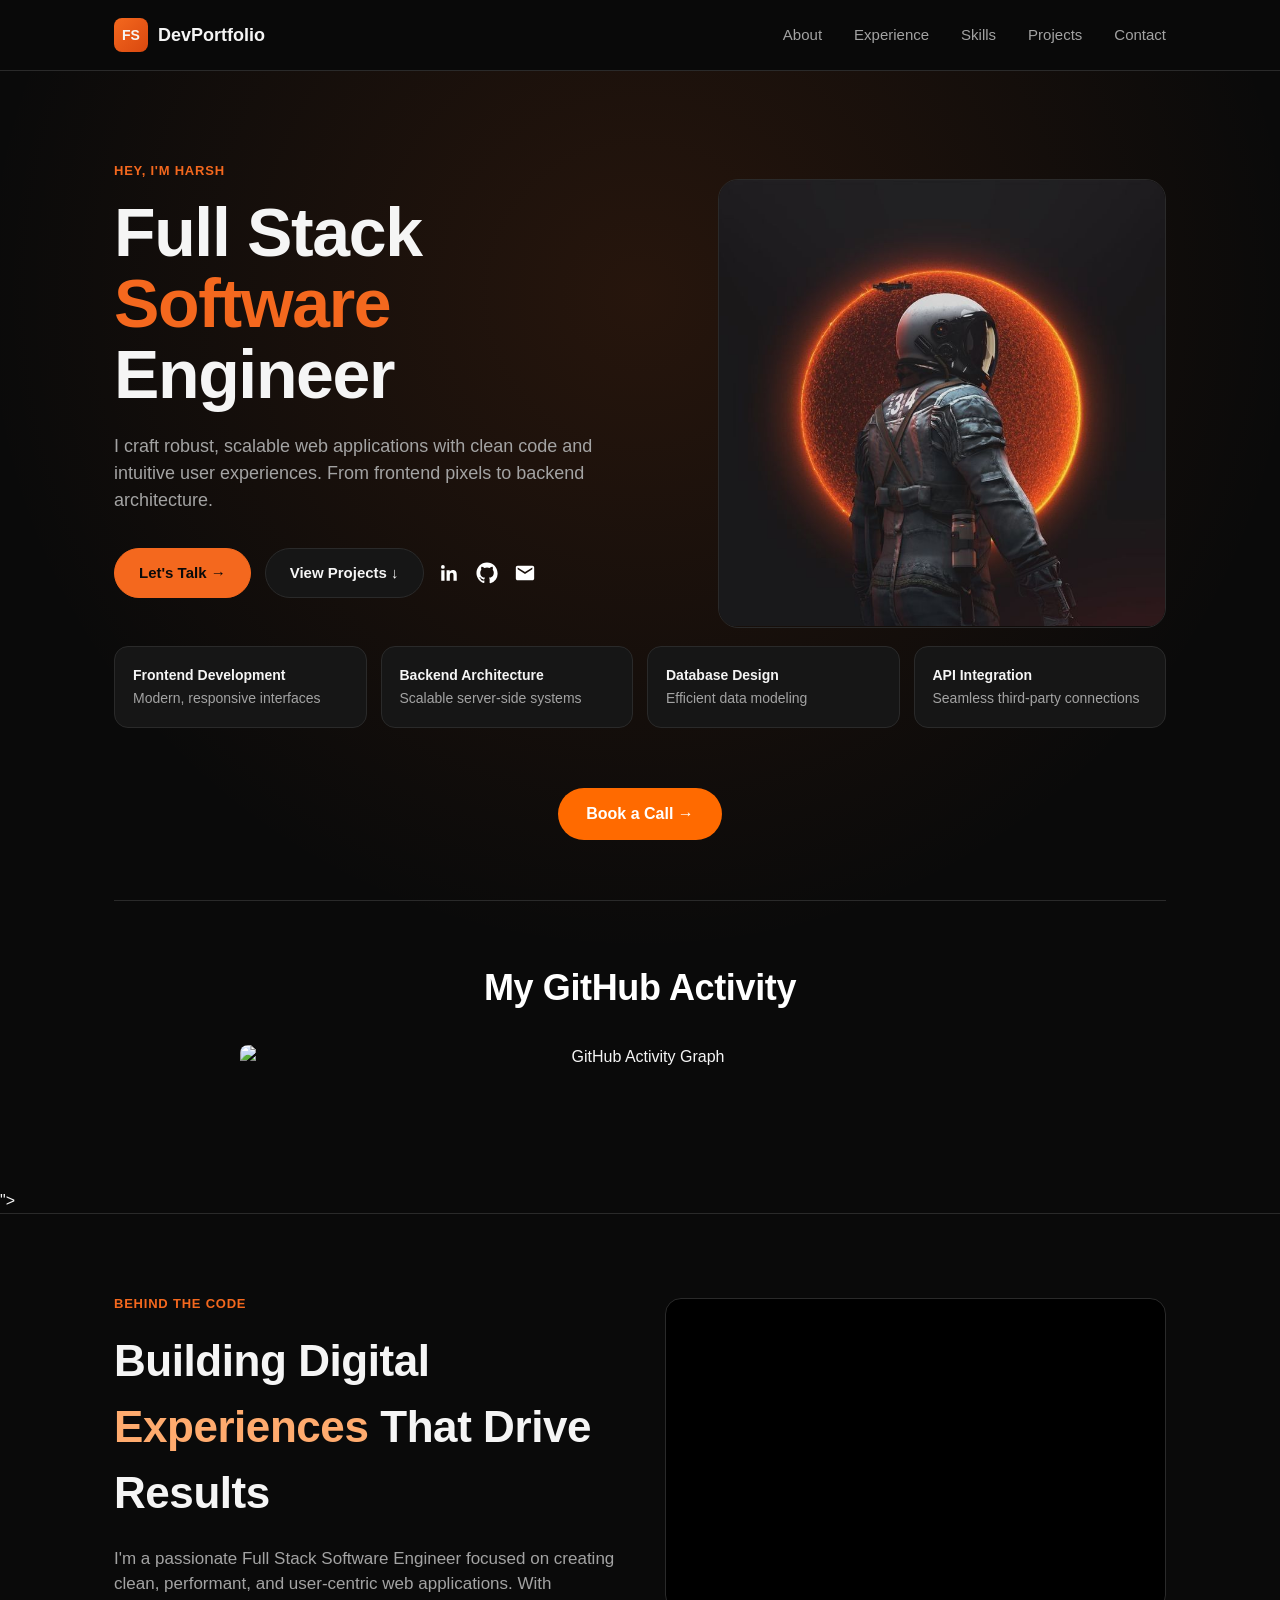
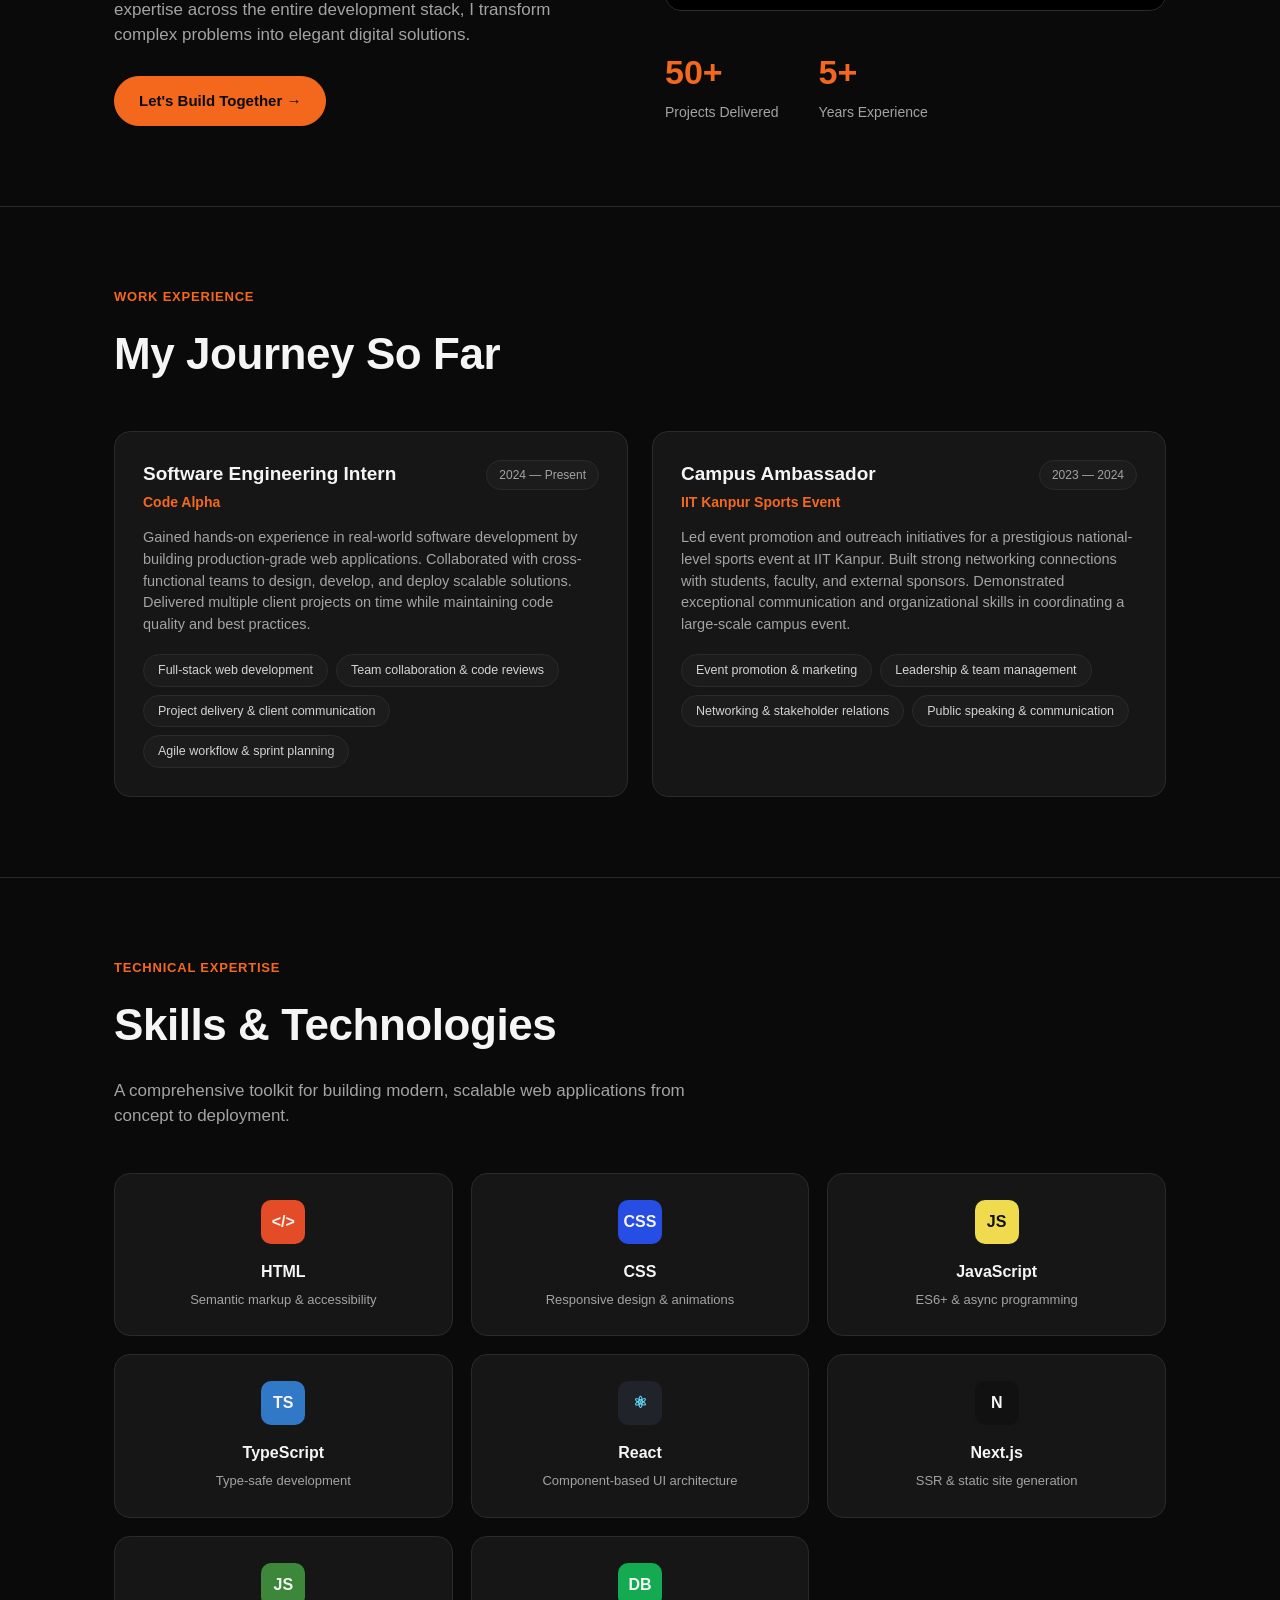
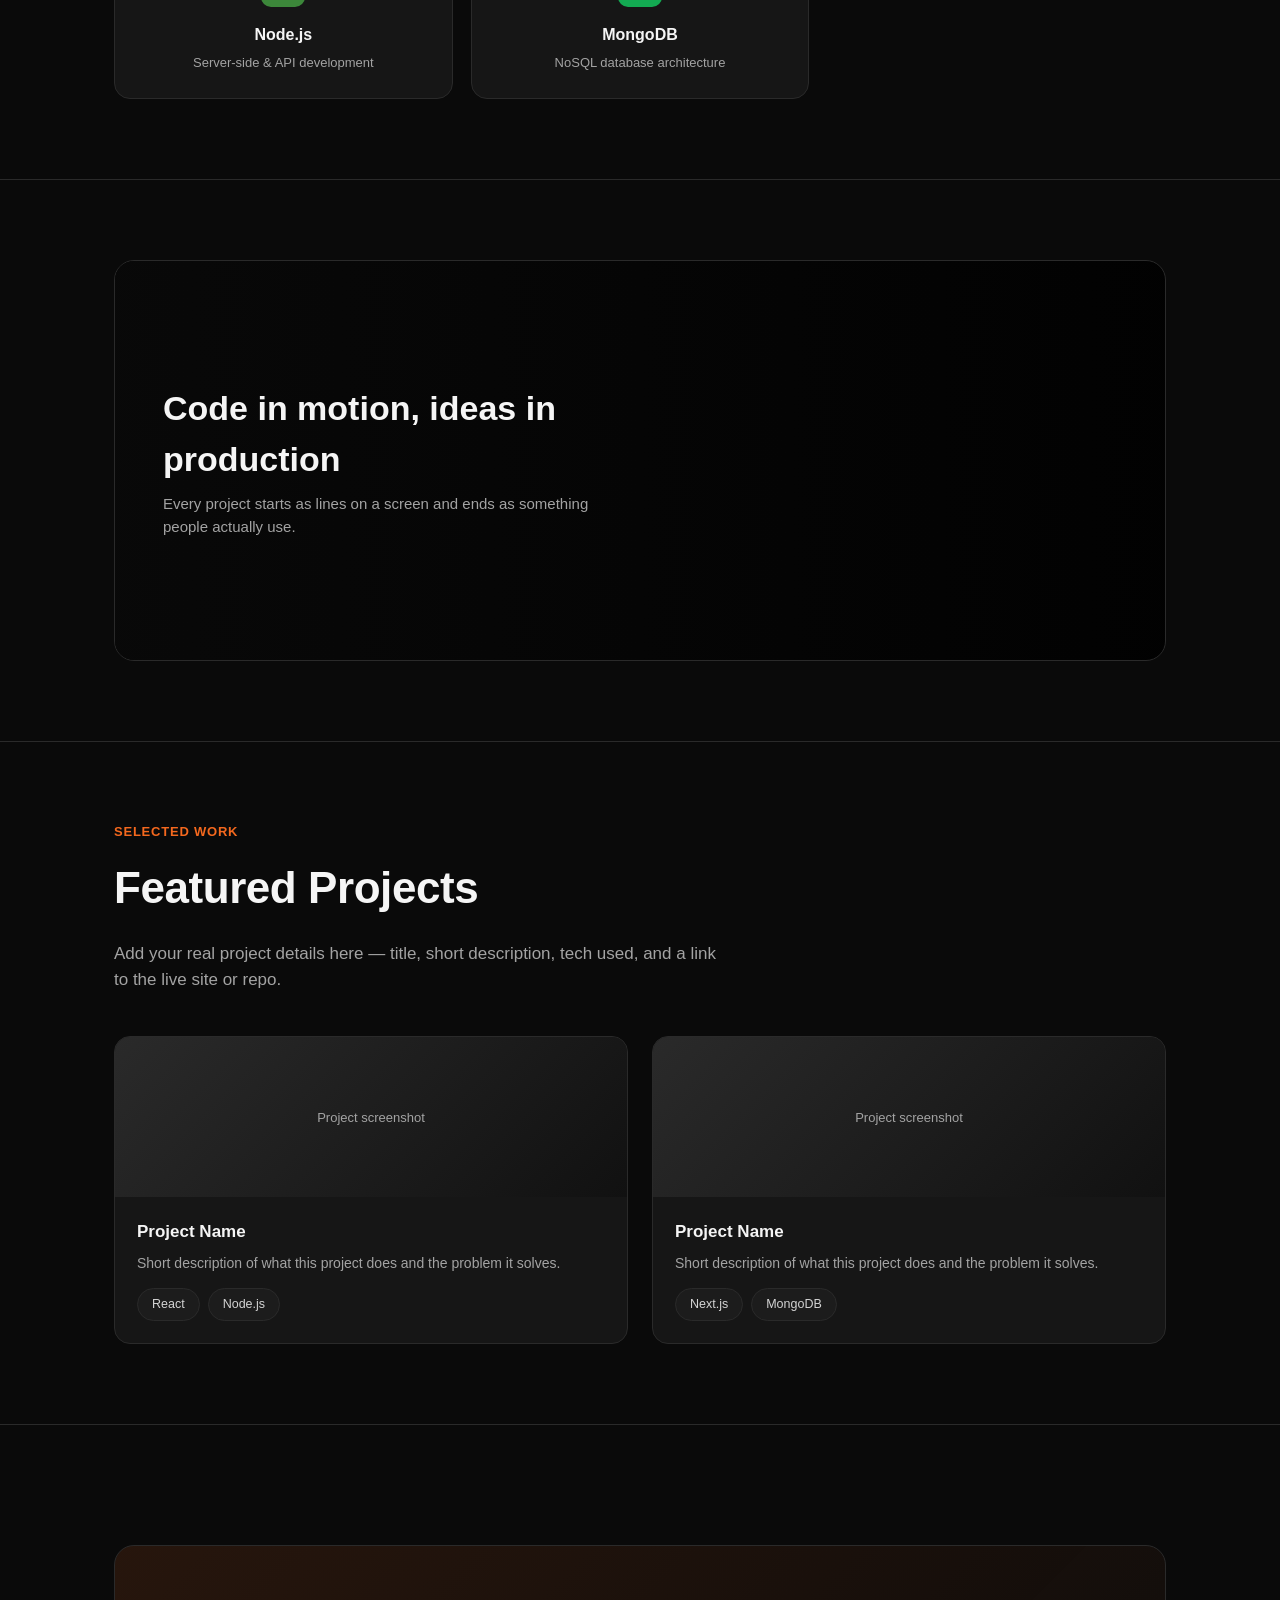
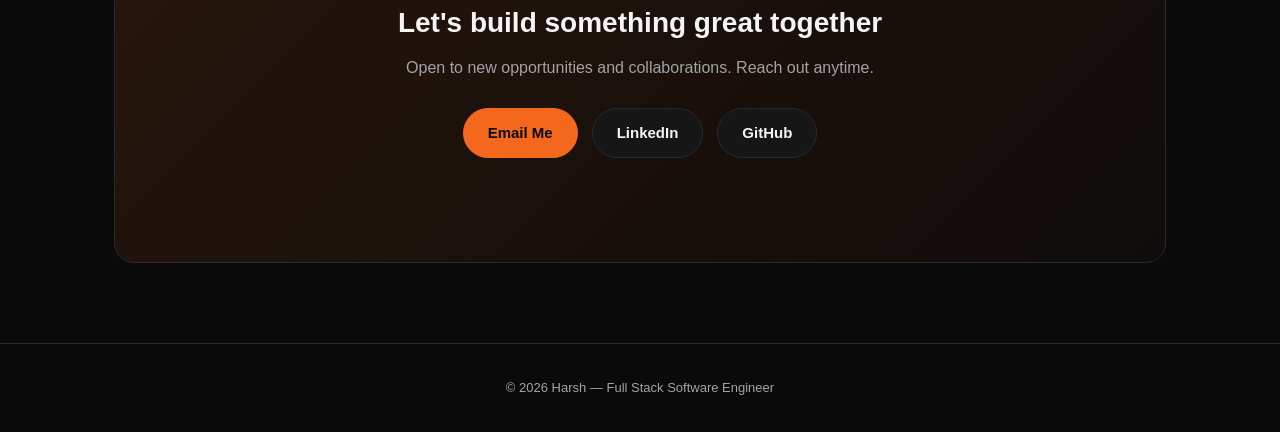
==== index.html @ a91ff502 "Add stylesheet link to index.html" ====
<!doctype html>
<html lang="en">
<head>
<meta charset="UTF-8" />
<meta name="viewport" content="width=device-width, initial-scale=1.0" />
  <link rel="stylesheet" href="chatbot.css">
<title>Harsh | Full Stack Software Engineer</title>
<style>
  :root {
    --bg: #0a0a0a;
    --bg-card: #161616;
    --bg-card-2: #1c1c1c;
    --orange: #f4681e;
    --orange-light: #ffab6e;
    --text: #f5f5f5;
    --text-dim: #a3a3a3;
    --border: #2a2a2a;
  }
  * { margin: 0; padding: 0; box-sizing: border-box; }
  html { scroll-behavior: smooth; }
  body {
    background: var(--bg);
    color: var(--text);
    font-family: 'Inter', -apple-system, BlinkMacSystemFont, 'Segoe UI', sans-serif;
    line-height: 1.5;
  }
  a { color: inherit; text-decoration: none; }
  .wrap { max-width: 1100px; margin: 0 auto; padding: 0 24px; }

  /* NAV */
  header {
    position: sticky; top: 0; z-index: 50;
    background: rgba(10,10,10,0.85);
    backdrop-filter: blur(10px);
    border-bottom: 1px solid var(--border);
  }
  nav { display: flex; align-items: center; justify-content: space-between; padding: 18px 24px; max-width: 1100px; margin: 0 auto; }
  .logo { display: flex; align-items: center; gap: 10px; font-weight: 700; font-size: 18px; }
  .logo-badge {
    width: 34px; height: 34px; border-radius: 8px;
    background: linear-gradient(135deg, var(--orange), #d9480f);
    display: flex; align-items: center; justify-content: center;
    font-weight: 800; font-size: 14px;
  }
  .nav-links { display: flex; gap: 32px; font-size: 15px; color: var(--text-dim); }
  .nav-links a:hover { color: var(--text); }
  .menu-btn { display: none; background: none; border: none; color: var(--text); font-size: 22px; cursor: pointer; }

  /* HERO */
  .hero {
    padding: 90px 0 60px;
    background: radial-gradient(circle at 50% 20%, rgba(244,104,30,0.12), transparent 60%);
  }
  .hero-grid { display: grid; grid-template-columns: 1.1fr 0.9fr; gap: 56px; align-items: center; }
  .hero-media { position: relative; border-radius: 20px; overflow: hidden; border: 1px solid var(--border); }
  .hero-media img { display: block; width: 100%; height: auto; }
  .hero-img {
    animation: kenburns 14s ease-in-out infinite alternate;
    will-change: transform;
  }
  @keyframes kenburns {
    0%   { transform: scale(1) translate(0, 0); }
    100% { transform: scale(1.12) translate(-1.5%, -1.5%); }
  }
  @media (prefers-reduced-motion: reduce) {
    .hero-img { animation: none; }
  }
  .eyebrow { color: var(--orange); font-weight: 600; letter-spacing: 0.06em; text-transform: uppercase; font-size: 13px; margin-bottom: 16px; }
  h1 {
    font-size: clamp(40px, 6vw, 68px);
    font-weight: 800;
    line-height: 1.05;
    letter-spacing: -0.02em;
    margin-bottom: 22px;
  }
  h1 .accent { color: var(--orange); }
  .hero p.lead { color: var(--text-dim); font-size: 18px; max-width: 540px; margin-bottom: 34px; }
  .btn-row { display: flex; flex-wrap: wrap; gap: 14px; margin-bottom: 48px; }
  .btn {
    display: inline-flex; align-items: center; gap: 8px;
    padding: 13px 24px; border-radius: 999px; font-weight: 600; font-size: 15px;
    border: 1px solid var(--border); transition: all .2s ease;
  }
  .btn-primary { background: var(--orange); color: #0a0a0a; border-color: var(--orange); }
  .btn-primary:hover { background: var(--orange-light); }
  .btn-ghost { background: var(--bg-card); color: var(--text); }
  .btn-ghost:hover { background: var(--bg-card-2); border-color: #444; }

  .video-block {
    border-radius: 16px; overflow: hidden; border: 1px solid var(--border);
    aspect-ratio: 16/10; background: #000;
  }
  .video-block video { width: 100%; height: 100%; object-fit: cover; display: block; }
  .video-full { position: relative; border-radius: 20px; overflow: hidden; border: 1px solid var(--border); aspect-ratio: 21/8; background: #000; }
  .video-full video { width: 100%; height: 100%; object-fit: cover; display: block; opacity: 0.75; }
  .video-full-overlay {
    position: absolute; inset: 0; display: flex; flex-direction: column; justify-content: center;
    padding: 0 48px; background: linear-gradient(90deg, rgba(10,10,10,0.85), rgba(10,10,10,0.15));
  }
  .video-full-overlay h3 { font-size: clamp(24px, 3.2vw, 34px); font-weight: 800; max-width: 480px; margin-bottom: 8px; }
  .video-full-overlay p { color: var(--text-dim); max-width: 440px; font-size: 15px; }
  .quick-grid { display: grid; grid-template-columns: repeat(4, 1fr); gap: 14px; }
  .quick-card {
    background: var(--bg-card); border: 1px solid var(--border); border-radius: 14px;
    padding: 18px; font-size: 14px; color: var(--text-dim);
  }
  .quick-card .num { color: var(--orange); font-weight: 700; margin-right: 6px; }
  .quick-card b { color: var(--text); display: block; margin-bottom: 2px; }

  /* SECTION SHARED */
  section { padding: 80px 0; border-top: 1px solid var(--border); }
  .section-eyebrow { color: var(--orange); font-weight: 600; letter-spacing: 0.06em; text-transform: uppercase; font-size: 13px; margin-bottom: 14px; }
  h2 { font-size: clamp(30px, 4vw, 44px); font-weight: 800; letter-spacing: -0.01em; margin-bottom: 20px; }
  h2 .accent { color: var(--orange-light); }
  .section-lead { color: var(--text-dim); font-size: 17px; max-width: 620px; }

  /* ABOUT */
  .about-grid { display: grid; grid-template-columns: 1fr 1fr; gap: 50px; align-items: center; }
  .stat-row { display: flex; gap: 40px; margin-top: 36px; }
  .stat b { font-size: 34px; font-weight: 800; color: var(--orange); }
  .stat span { display: block; color: var(--text-dim); font-size: 14px; margin-top: 4px; }

  /* EXPERIENCE */
  .exp-grid { display: grid; grid-template-columns: 1fr 1fr; gap: 24px; margin-top: 44px; }
  .exp-card { background: var(--bg-card); border: 1px solid var(--border); border-radius: 16px; padding: 28px; }
  .exp-head { display: flex; justify-content: space-between; align-items: flex-start; gap: 12px; margin-bottom: 14px; }
  .exp-title { font-size: 19px; font-weight: 700; margin-bottom: 4px; }
  .exp-org { color: var(--orange); font-size: 14px; font-weight: 600; }
  .exp-date { font-size: 12px; color: var(--text-dim); background: var(--bg-card-2); border: 1px solid var(--border); border-radius: 999px; padding: 5px 12px; white-space: nowrap; }
  .exp-desc { color: var(--text-dim); font-size: 14.5px; margin-bottom: 18px; }
  .tag-row { display: flex; flex-wrap: wrap; gap: 8px; }
  .tag { background: var(--bg-card-2); border: 1px solid var(--border); border-radius: 999px; padding: 6px 14px; font-size: 12.5px; color: #d4d4d4; }

  /* SKILLS */
  .skill-grid { display: grid; grid-template-columns: repeat(3, 1fr); gap: 18px; margin-top: 44px; }
  .skill-card { background: var(--bg-card); border: 1px solid var(--border); border-radius: 16px; padding: 26px; text-align: center; transition: border-color .2s ease, transform .2s ease; }
  .skill-card:hover { border-color: var(--orange); transform: translateY(-3px); }
  .skill-icon { width: 44px; height: 44px; border-radius: 10px; margin: 0 auto 16px; display: flex; align-items: center; justify-content: center; font-weight: 800; font-size: 16px; }
  .skill-card h4 { font-size: 16px; margin-bottom: 6px; }
  .skill-card p { font-size: 13px; color: var(--text-dim); }

  /* PROJECTS placeholder */
  .project-grid { display: grid; grid-template-columns: 1fr 1fr; gap: 24px; margin-top: 44px; }
  .project-card { background: var(--bg-card); border: 1px solid var(--border); border-radius: 16px; overflow: hidden; }
  .project-thumb { height: 160px; background: linear-gradient(135deg, #2a2a2a, #111); display: flex; align-items: center; justify-content: center; color: var(--text-dim); font-size: 13px; }
  .project-body { padding: 22px; }
  .project-body h4 { font-size: 17px; margin-bottom: 8px; }
  .project-body p { font-size: 14px; color: var(--text-dim); margin-bottom: 14px; }

  /* CONTACT */
  .contact-box {
    background: linear-gradient(135deg, rgba(244,104,30,0.12), rgba(244,104,30,0.02));
    border: 1px solid var(--border); border-radius: 20px; padding: 56px; text-align: center; margin-top: 40px;
  }
  .contact-box h3 { font-size: 28px; font-weight: 800; margin-bottom: 12px; }
  .contact-box p { color: var(--text-dim); margin-bottom: 28px; }

  footer { padding: 34px 0; text-align: center; color: var(--text-dim); font-size: 13px; border-top: 1px solid var(--border); }

  @media (max-width: 860px) {
    .nav-links { display: none; }
    .menu-btn { display: block; }
    .about-grid, .exp-grid, .skill-grid, .project-grid, .hero-grid { grid-template-columns: 1fr; }
    .hero-media { order: -1; max-width: 380px; margin: 0 auto 30px; }
    .video-full { aspect-ratio: 4/5; }
    .video-full-overlay { padding: 28px; background: linear-gradient(180deg, rgba(10,10,10,0.3), rgba(10,10,10,0.9)); justify-content: flex-end; }
    .quick-grid { grid-template-columns: 1fr 1fr; }
    .stat-row { gap: 24px; }
  }
</style>
</head>
<body>

<header>
  <nav>
    <div class="logo">
      <div class="logo-badge">FS</div>
      DevPortfolio
    </div>
    <div class="nav-links">
      <a href="#about">About</a>
      <a href="#experience">Experience</a>
      <a href="#skills">Skills</a>
      <a href="#projects">Projects</a>
      <a href="#contact">Contact</a>
    </div>
    <button class="menu-btn">☰</button>
  </nav>
</header>

<section class="hero" style="border-top:none;">
  <div class="wrap">
    <div class="hero-grid">
      <div>
        <div class="eyebrow">Hey, I'm Harsh</div>
        <h1>Full Stack<br><span class="accent">Software</span><br>Engineer</h1>
        <p class="lead">I craft robust, scalable web applications with clean code and intuitive user experiences. From frontend pixels to backend architecture.</p>
        <div class="btn-row">
          <a href="#contact" class="btn btn-primary">Let's Talk →</a>
          <a href="#projects" class="btn btn-ghost">View Projects ↓</a>
         <div style="display:flex; gap:16px; align-items:center;">
  
  <!-- LinkedIn -->
  <a href="https://in.linkedin.com/in/harsh-panchal-4a0833284" target="_blank" 
     style="color:white; display:flex; align-items:center;">
    <svg xmlns="http://www.w3.org/2000/svg" width="22" height="22" viewBox="0 0 24 24" fill="currentColor">
      <path d="M20.45 20.45h-3.55v-5.57c0-1.33-.02-3.04-1.85-3.04-1.85 0-2.14 1.45-2.14 2.94v5.67H9.36V9h3.41v1.56h.05c.47-.9 1.63-1.85 3.36-1.85 3.6 0 4.27 2.37 4.27 5.45v6.29zM5.34 7.43a2.06 2.06 0 1 1 0-4.12 2.06 2.06 0 0 1 0 4.12zM7.12 20.45H3.56V9h3.56v11.45z"/>
    </svg>
  </a>

  <!-- GitHub -->
  <a href="https://github.com/harry-34" target="_blank" 
     style="color:white; display:flex; align-items:center;">
    <svg xmlns="http://www.w3.org/2000/svg" width="22" height="22" viewBox="0 0 24 24" fill="currentColor">
      <path d="M12 .5C5.65.5.5 5.66.5 12.02c0 5.09 3.29 9.4 7.86 10.93.57.1.78-.25.78-.55 0-.27-.01-1.16-.02-2.1-3.2.7-3.88-1.36-3.88-1.36-.52-1.34-1.28-1.7-1.28-1.7-1.05-.72.08-.7.08-.7 1.16.08 1.77 1.2 1.77 1.2 1.03 1.77 2.7 1.26 3.36.96.1-.75.4-1.26.72-1.55-2.56-.29-5.25-1.28-5.25-5.72 0-1.26.45-2.3 1.19-3.11-.12-.29-.52-1.46.11-3.05 0 0 .97-.31 3.18 1.19a11 11 0 0 1 5.79 0c2.2-1.5 3.18-1.19 3.18-1.19.63 1.59.23 2.76.11 3.05.74.81 1.19 1.85 1.19 3.11 0 4.45-2.7 5.42-5.27 5.71.41.36.78 1.08.78 2.18 0 1.58-.01 2.85-.01 3.24 0 .3.2.66.79.55A10.53 10.53 0 0 0 23.5 12c0-6.36-5.15-11.5-11.5-11.5z"/>
    </svg>
  </a>

  <!-- Email -->
  <a href="mailto:officialharsh9035@gmail.com" target="_blank" 
     style="color:white; display:flex; align-items:center;">
    <svg xmlns="http://www.w3.org/2000/svg" width="22" height="22" viewBox="0 0 24 24" fill="currentColor">
      <path d="M20 4H4c-1.1 0-2 .9-2 2v12c0 1.1.9 2 2 2h16c1.1 0 2-.9 2-2V6c0-1.1-.9-2-2-2zm0 4l-8 5-8-5V6l8 5 8-5v2z"/>
    </svg>
  </a>

</div>
        </div>
      </div>
      <div class="hero-media">
        <img class="hero-img" src="[data-uri]" alt="Astronaut silhouette against a solar eclipse" />
      </div>
    </div>
    <div class="quick-grid">
      <div class="quick-card"><b>Frontend Development</b>Modern, responsive interfaces</div>
      <div class="quick-card"><b>Backend Architecture</b>Scalable server-side systems</div>
      <div class="quick-card"><b>Database Design</b>Efficient data modeling</div>
      <div class="quick-card"><b>API Integration</b>Seamless third-party connections</div>
     </div>
    <div style="text-align:center; margin:60px 0;">
  <a href="book.html" 
     style="
       display:inline-block;
       background:#ff6a00;
       color:white;
       font-weight:600;
       padding:14px 28px;
       border-radius:30px;
       text-decoration:none;
       transition: all 0.3s ease;
     "
     onmouseover="this.style.background='#ff8c3a'; this.style.transform='translateY(-2px)';"
     onmouseout="this.style.background='#ff6a00'; this.style.transform='translateY(0)';">
    Book a Call →
  </a>
</div>
   
    <!-- quick-grid ka closing div upar hai, uske baad ye naya section -->

    <section id="github-activity" style="padding:60px 20px; text-align:center;">
      <h2 style="font-size:36px; font-weight:800; margin-bottom:30px; color:white;">My GitHub Activity</h2>
      <div style="display:flex; justify-content:center;">
        <img src="https://github-readme-activity-graph.vercel.app/graph?username=harry-34&theme=github-compact&bg_color=0d1117&color=ff8c00&line=ff8c00&point=ffffff&area=true&hide_border=true" 
             alt="GitHub Activity Graph" 
             style="width:100%; max-width:800px; border-radius:8px;">
      </div>
    </section>
</section>">
    </div>
  </div>
</section>

<section id="about">
  <div class="wrap">
    <div class="about-grid">
      <div>
        <div class="section-eyebrow">Behind the Code</div>
        <h2>Building Digital <span class="accent">Experiences</span> That Drive Results</h2>
        <p class="section-lead">I'm a passionate Full Stack Software Engineer focused on creating clean, performant, and user-centric web applications. With expertise across the entire development stack, I transform complex problems into elegant digital solutions.</p>
        <a href="#contact" class="btn btn-primary" style="margin-top:28px; display:inline-flex;">Let's Build Together →</a>
      </div>
      <div>
        <div class="video-block">
          <video autoplay muted loop playsinline>
            <source src="https://videos.pexels.com/video-files/6330779/6330779-hd_1920_1080_30fps.mp4" type="video/mp4">
          </video>
        </div>
        <div class="stat-row">
          <div class="stat"><b>50+</b><span>Projects Delivered</span></div>
          <div class="stat"><b>5+</b><span>Years Experience</span></div>
        </div>
      </div>
    </div>
  </div>
</section>

<section id="experience">
  <div class="wrap">
    <div class="section-eyebrow">Work Experience</div>
    <h2>My Journey So Far</h2>
    <div class="exp-grid">
      <div class="exp-card">
        <div class="exp-head">
          <div>
            <div class="exp-title">Software Engineering Intern</div>
            <div class="exp-org">Code Alpha</div>
          </div>
          <div class="exp-date">2024 — Present</div>
        </div>
        <p class="exp-desc">Gained hands-on experience in real-world software development by building production-grade web applications. Collaborated with cross-functional teams to design, develop, and deploy scalable solutions. Delivered multiple client projects on time while maintaining code quality and best practices.</p>
        <div class="tag-row">
          <span class="tag">Full-stack web development</span>
          <span class="tag">Team collaboration & code reviews</span>
          <span class="tag">Project delivery & client communication</span>
          <span class="tag">Agile workflow & sprint planning</span>
        </div>
      </div>
      <div class="exp-card">
        <div class="exp-head">
          <div>
            <div class="exp-title">Campus Ambassador</div>
            <div class="exp-org">IIT Kanpur Sports Event</div>
          </div>
          <div class="exp-date">2023 — 2024</div>
        </div>
        <p class="exp-desc">Led event promotion and outreach initiatives for a prestigious national-level sports event at IIT Kanpur. Built strong networking connections with students, faculty, and external sponsors. Demonstrated exceptional communication and organizational skills in coordinating a large-scale campus event.</p>
        <div class="tag-row">
          <span class="tag">Event promotion & marketing</span>
          <span class="tag">Leadership & team management</span>
          <span class="tag">Networking & stakeholder relations</span>
          <span class="tag">Public speaking & communication</span>
        </div>
      </div>
    </div>
  </div>
</section>

<section id="skills">
  <div class="wrap">
    <div class="section-eyebrow">Technical Expertise</div>
    <h2>Skills & Technologies</h2>
    <p class="section-lead">A comprehensive toolkit for building modern, scalable web applications from concept to deployment.</p>
    <div class="skill-grid">
      <div class="skill-card">
        <div class="skill-icon" style="background:#e34c26;">&lt;/&gt;</div>
        <h4>HTML</h4>
        <p>Semantic markup & accessibility</p>
      </div>
      <div class="skill-card">
        <div class="skill-icon" style="background:#264de4;">CSS</div>
        <h4>CSS</h4>
        <p>Responsive design & animations</p>
      </div>
      <div class="skill-card">
        <div class="skill-icon" style="background:#f0db4f; color:#111;">JS</div>
        <h4>JavaScript</h4>
        <p>ES6+ & async programming</p>
      </div>
      <div class="skill-card">
        <div class="skill-icon" style="background:#3178c6;">TS</div>
        <h4>TypeScript</h4>
        <p>Type-safe development</p>
      </div>
      <div class="skill-card">
        <div class="skill-icon" style="background:#20232a; color:#61dafb;">⚛</div>
        <h4>React</h4>
        <p>Component-based UI architecture</p>
      </div>
      <div class="skill-card">
        <div class="skill-icon" style="background:#111;">N</div>
        <h4>Next.js</h4>
        <p>SSR & static site generation</p>
      </div>
      <div class="skill-card">
        <div class="skill-icon" style="background:#3c873a;">JS</div>
        <h4>Node.js</h4>
        <p>Server-side & API development</p>
      </div>
      <div class="skill-card">
        <div class="skill-icon" style="background:#13aa52;">DB</div>
        <h4>MongoDB</h4>
        <p>NoSQL database architecture</p>
      </div>
    </div>
  </div>
</section>

<section>
  <div class="wrap">
    <div class="video-full">
      <video autoplay muted loop playsinline>
        <source src="https://videos.pexels.com/video-files/854053/854053-hd_1920_1080_25fps.mp4" type="video/mp4">
      </video>
      <div class="video-full-overlay">
        <h3>Code in motion, ideas in production</h3>
        <p>Every project starts as lines on a screen and ends as something people actually use.</p>
      </div>
    </div>
  </div>
</section>

<section id="projects">
  <div class="wrap">
    <div class="section-eyebrow">Selected Work</div>
    <h2>Featured Projects</h2>
    <p class="section-lead">Add your real project details here — title, short description, tech used, and a link to the live site or repo.</p>
    <div class="project-grid">
      <div class="project-card">
        <div class="project-thumb">Project screenshot</div>
        <div class="project-body">
          <h4>Project Name</h4>
          <p>Short description of what this project does and the problem it solves.</p>
          <div class="tag-row">
            <span class="tag">React</span>
            <span class="tag">Node.js</span>
          </div>
        </div>
      </div>
      <div class="project-card">
        <div class="project-thumb">Project screenshot</div>
        <div class="project-body">
          <h4>Project Name</h4>
          <p>Short description of what this project does and the problem it solves.</p>
          <div class="tag-row">
            <span class="tag">Next.js</span>
            <span class="tag">MongoDB</span>
          </div>
        </div>
      </div>
    </div>
  </div>
</section>

<section id="contact">
  <div class="wrap">
    <div class="contact-box">
      <h3>Let's build something great together</h3>
      <p>Open to new opportunities and collaborations. Reach out anytime.</p>
      <div class="btn-row" style="justify-content:center;">
        <a href="mailto:you@example.com" class="btn btn-primary">Email Me</a>
        <a href="#" class="btn btn-ghost">LinkedIn</a>
        <a href="#" class="btn btn-ghost">GitHub</a>
      </div>
    </div>
  </div>
</section>

<footer>
  © 2026 Harsh — Full Stack Software Engineer
</footer>

  
</section>
</body>
</html>
---- chatbot.css ----
/* AI Chatbot */
#ai-chat-btn{
position:fixed;
bottom:25px;
right:25px;
width:65px;
height:65px;
border-radius:50%;
background:#ff6a00;
display:flex;
align-items:center;
justify-content:center;
font-size:30px;
cursor:pointer;
box-shadow:0 0 20px rgba(255,106,0,.6);
z-index:99999;
transition:.3s;
}
#ai-chat-btn:hover{
transform:scale(1.08);
}

#ai-chat-box{
position:fixed;
bottom:100px;
right:25px;
width:360px;
height:520px;
background:#111;
border:2px solid #ff6a00;
border-radius:18px;
display:none;
flex-direction:column;
overflow:hidden;
box-shadow:0 0 30px rgba(255,106,0,.4);
z-index:99999;
}

#ai-header{
background:#ff6a00;
padding:15px;
font-size:18px;
font-weight:bold;
display:flex;
justify-content:space-between;
align-items:center;
color:#fff;
}

#ai-close{
cursor:pointer;
font-size:22px;
}

#ai-messages{
flex:1;
overflow-y:auto;
padding:15px;
background:#0e0e0e;
}

.ai-msg{
background:#1d1d1d;
padding:10px 14px;
border-radius:12px;
margin-bottom:12px;
max-width:85%;
color:#fff;
line-height:1.5;
}

.user-msg{
background:#ff6a00;
padding:10px 14px;
border-radius:12px;
margin-bottom:12px;
margin-left:auto;
max-width:85%;
color:#fff;
}

#ai-bottom{
display:flex;
padding:10px;
background:#181818;
gap:8px;
}

#ai-input{
flex:1;
padding:12px;
background:#111;
border:1px solid #444;
border-radius:10px;
color:#fff;
outline:none;
}

#sendBtn,#micBtn{
background:#ff6a00;
border:none;
color:white;
width:45px;
height:45px;
border-radius:50%;
cursor:pointer;
font-size:18px;
}

@media(max-width:600px){
#ai-chat-box{
width:95%;
right:2.5%;
height:70vh;
}
}
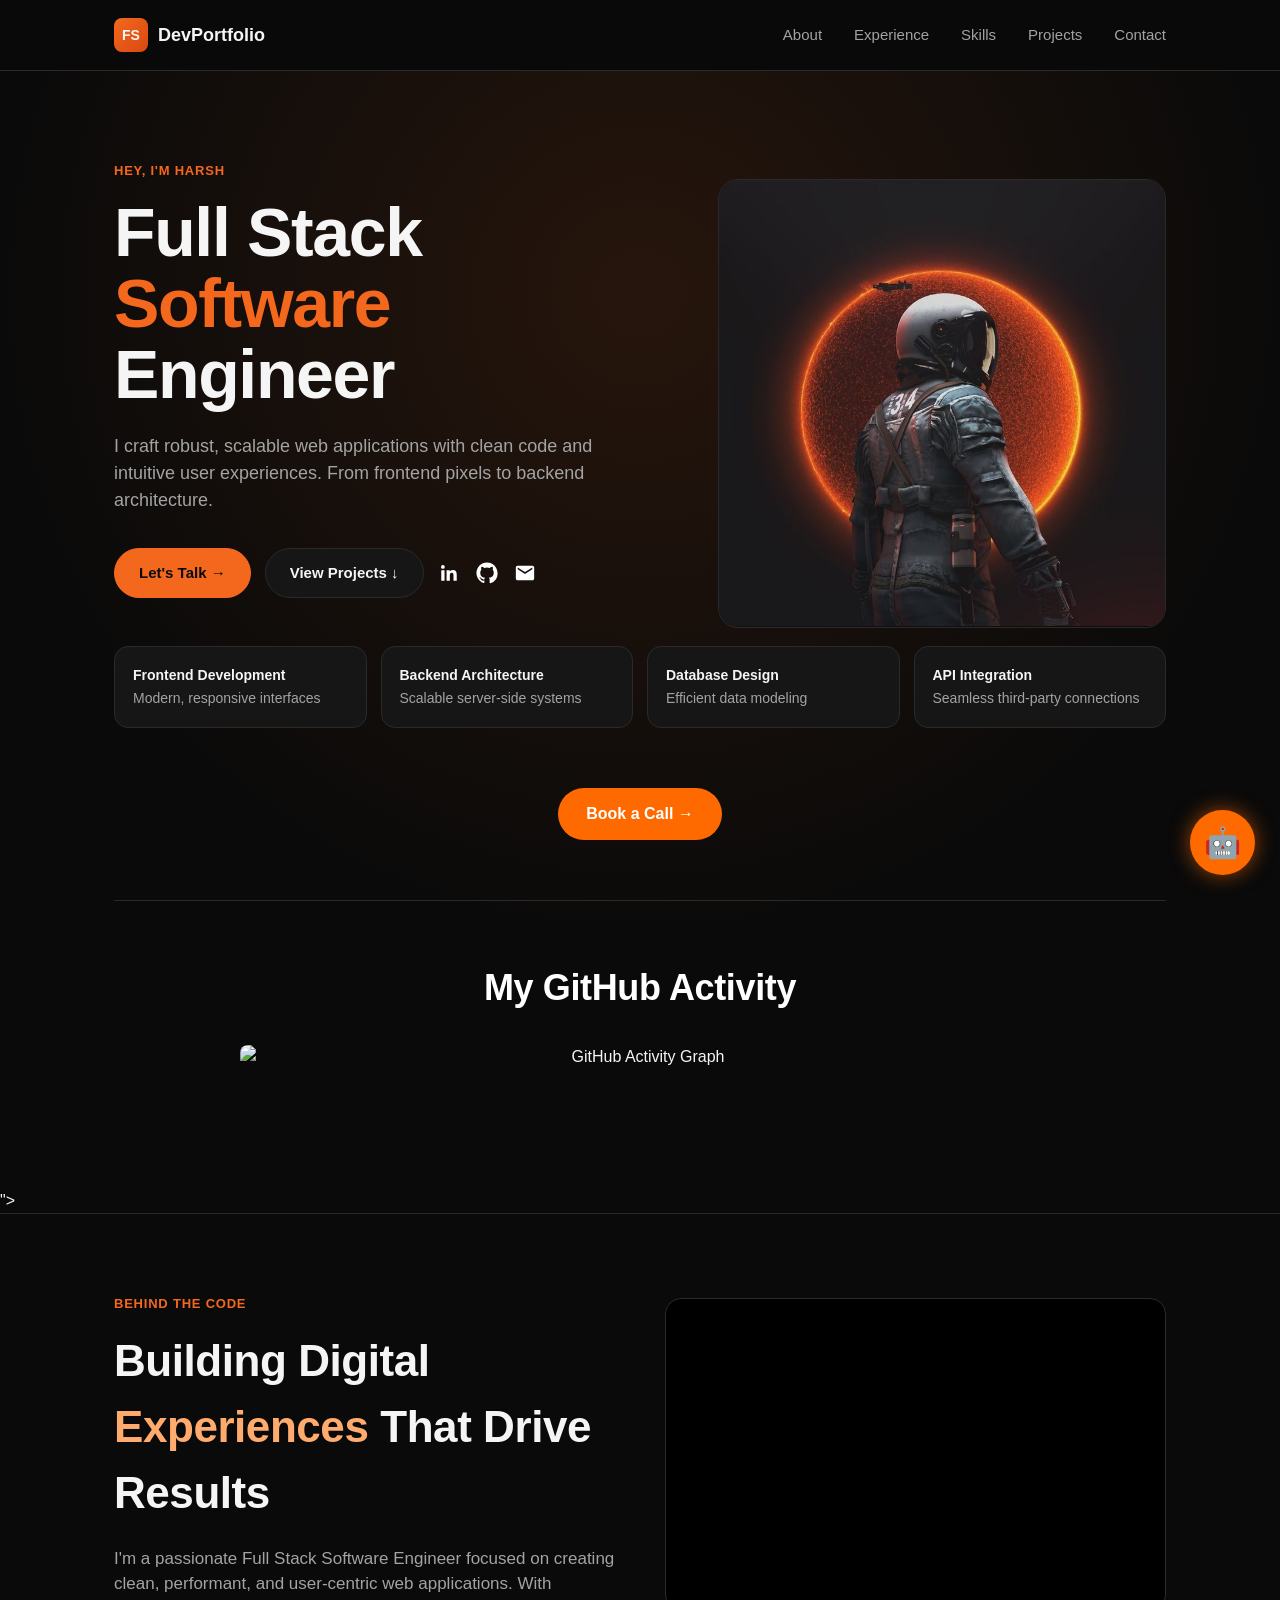
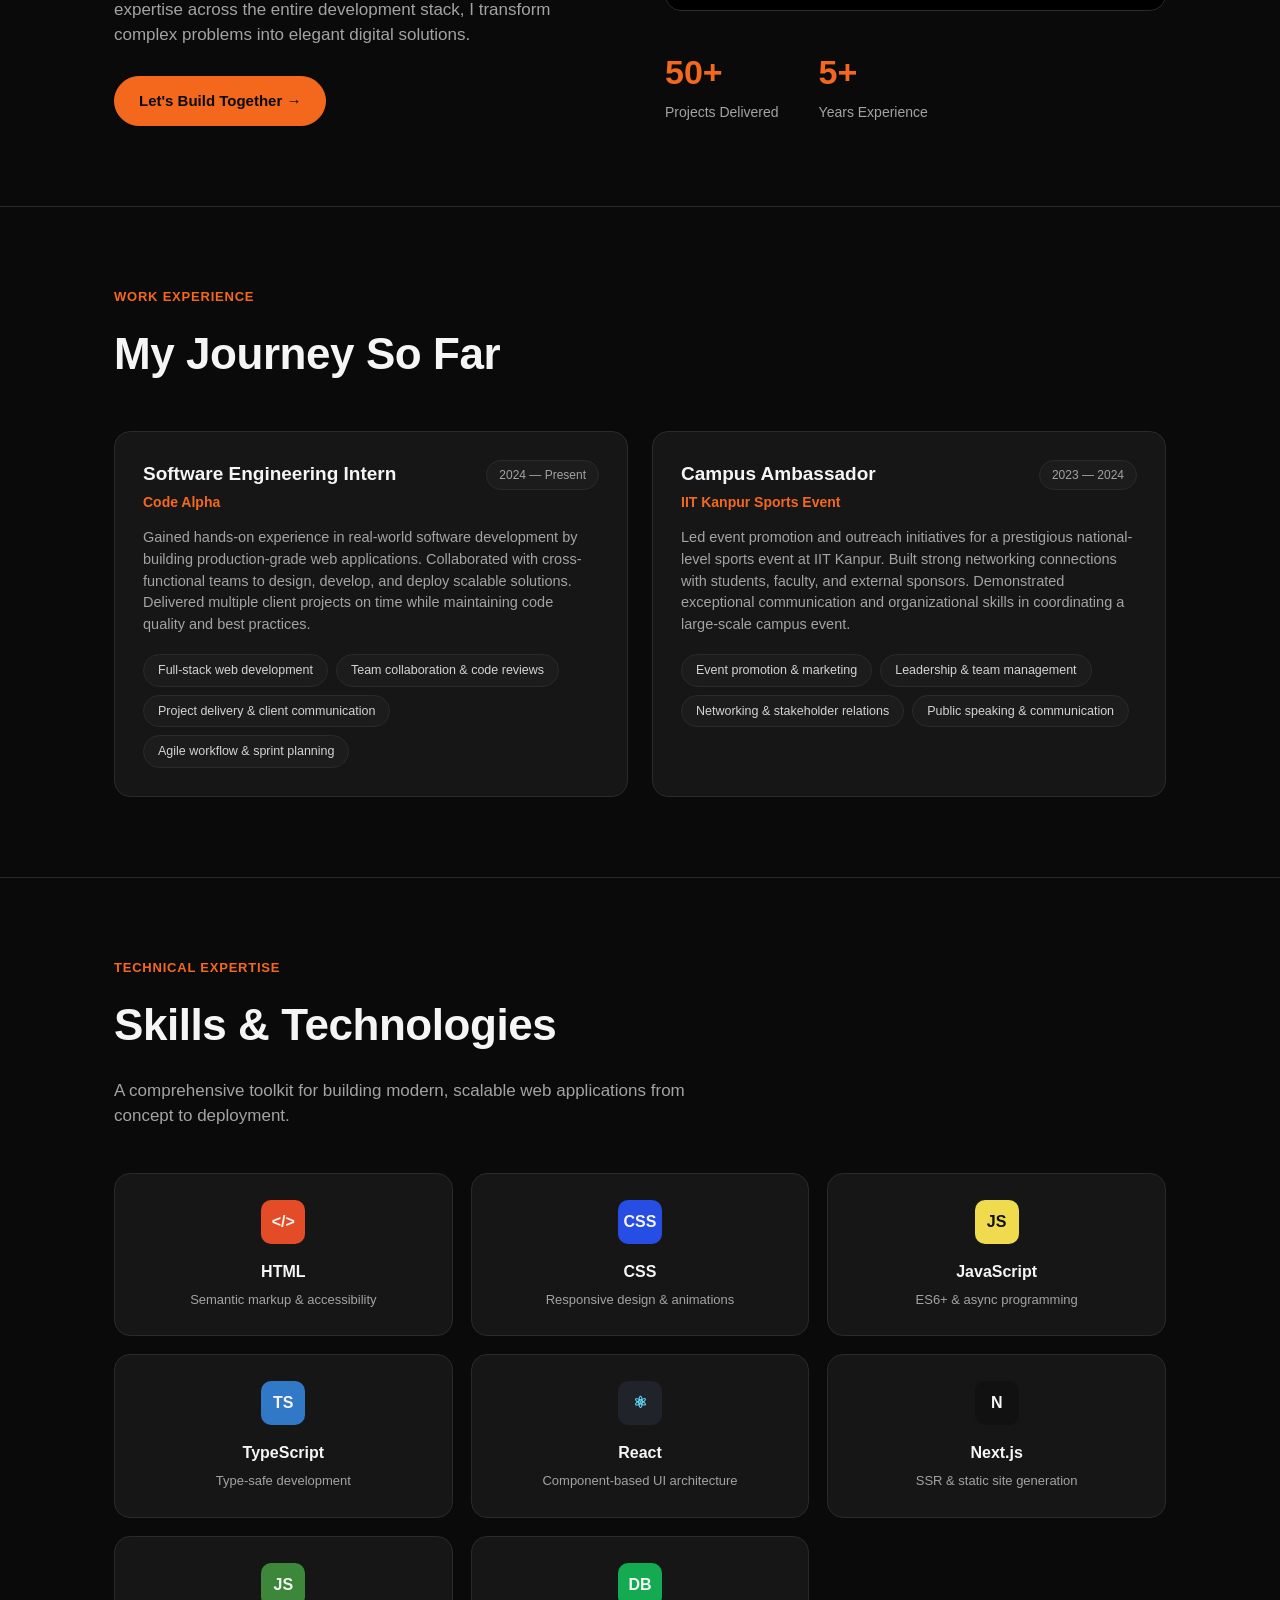
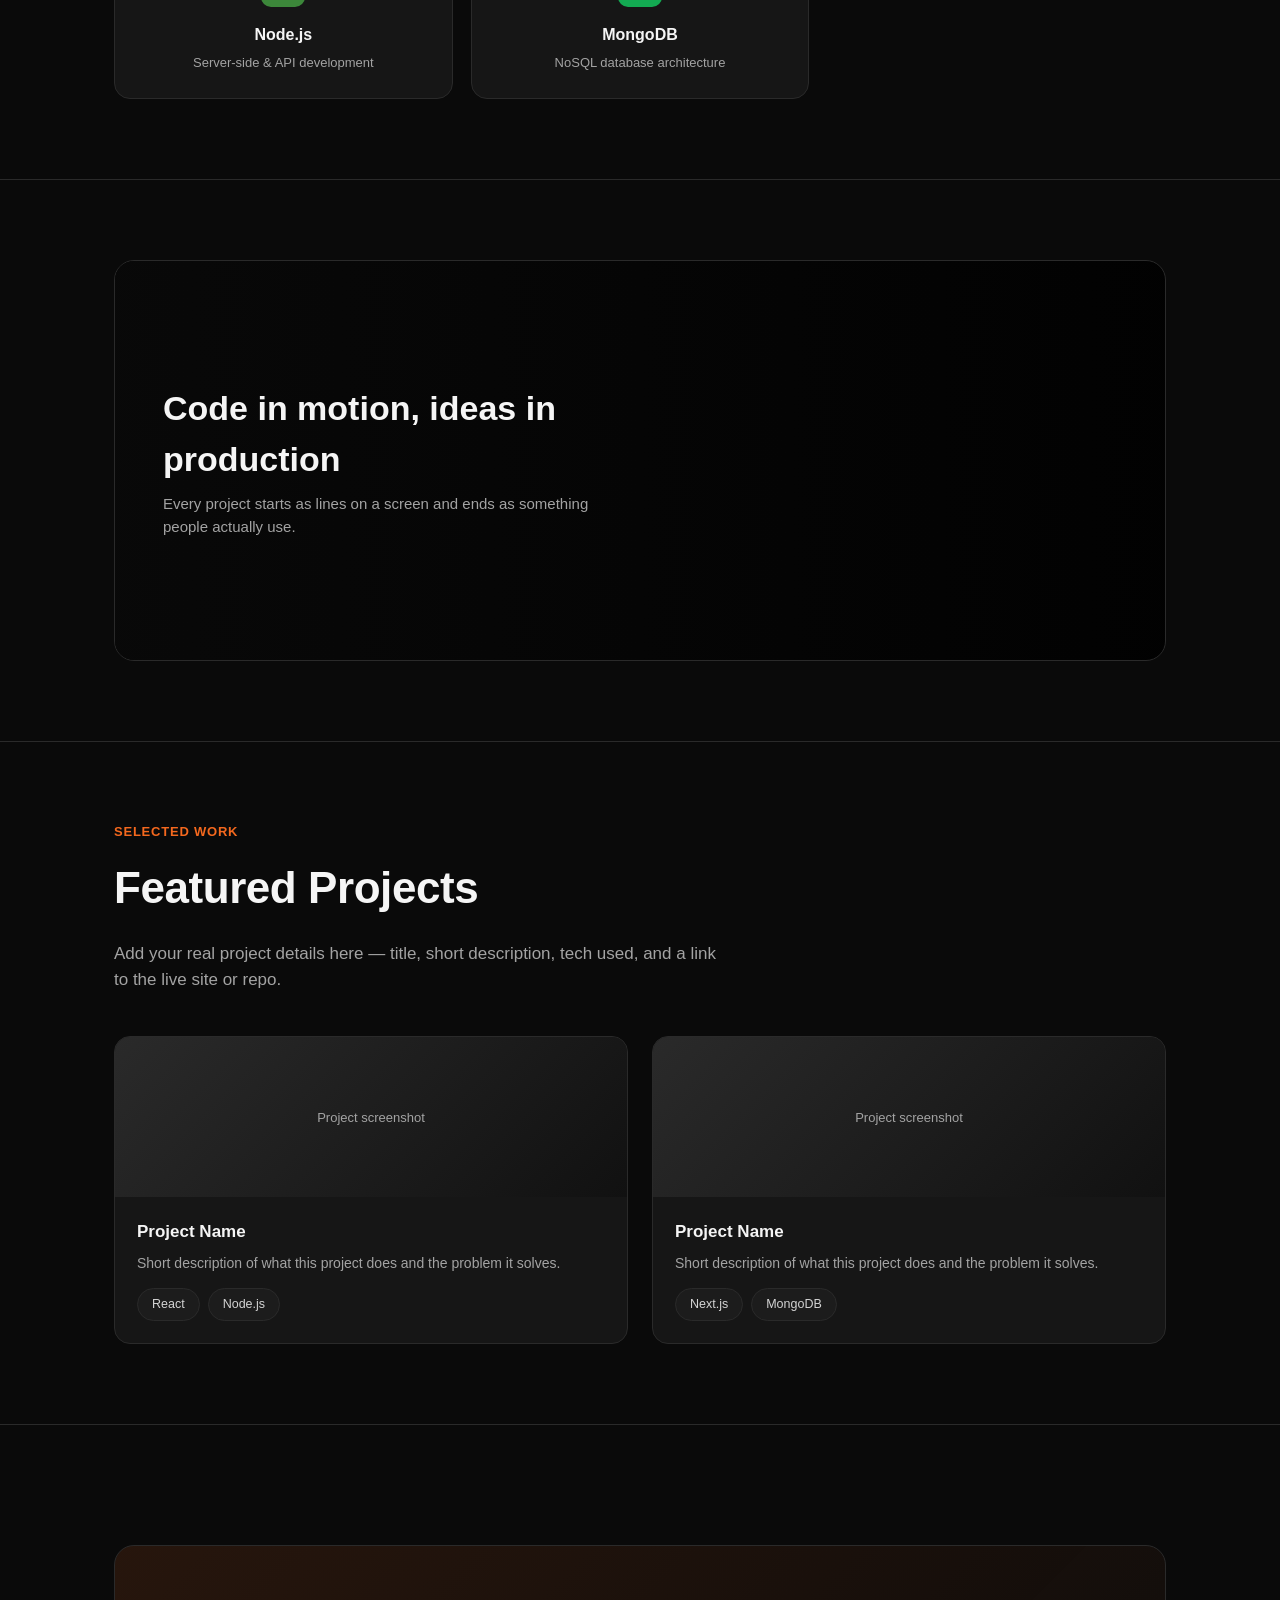
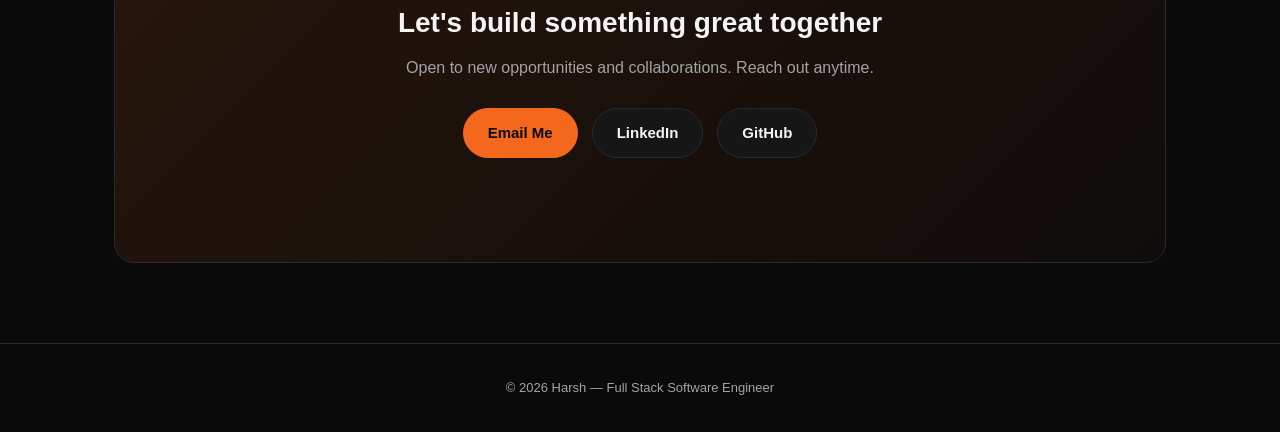
==== commit 89582b73: "Update index.html" ====
--- a/index.html
+++ b/index.html
@@ -451,5 +451,6 @@
 
   
 </section>
+<script src="chatbot.js"></script>
 </body>
 </html>
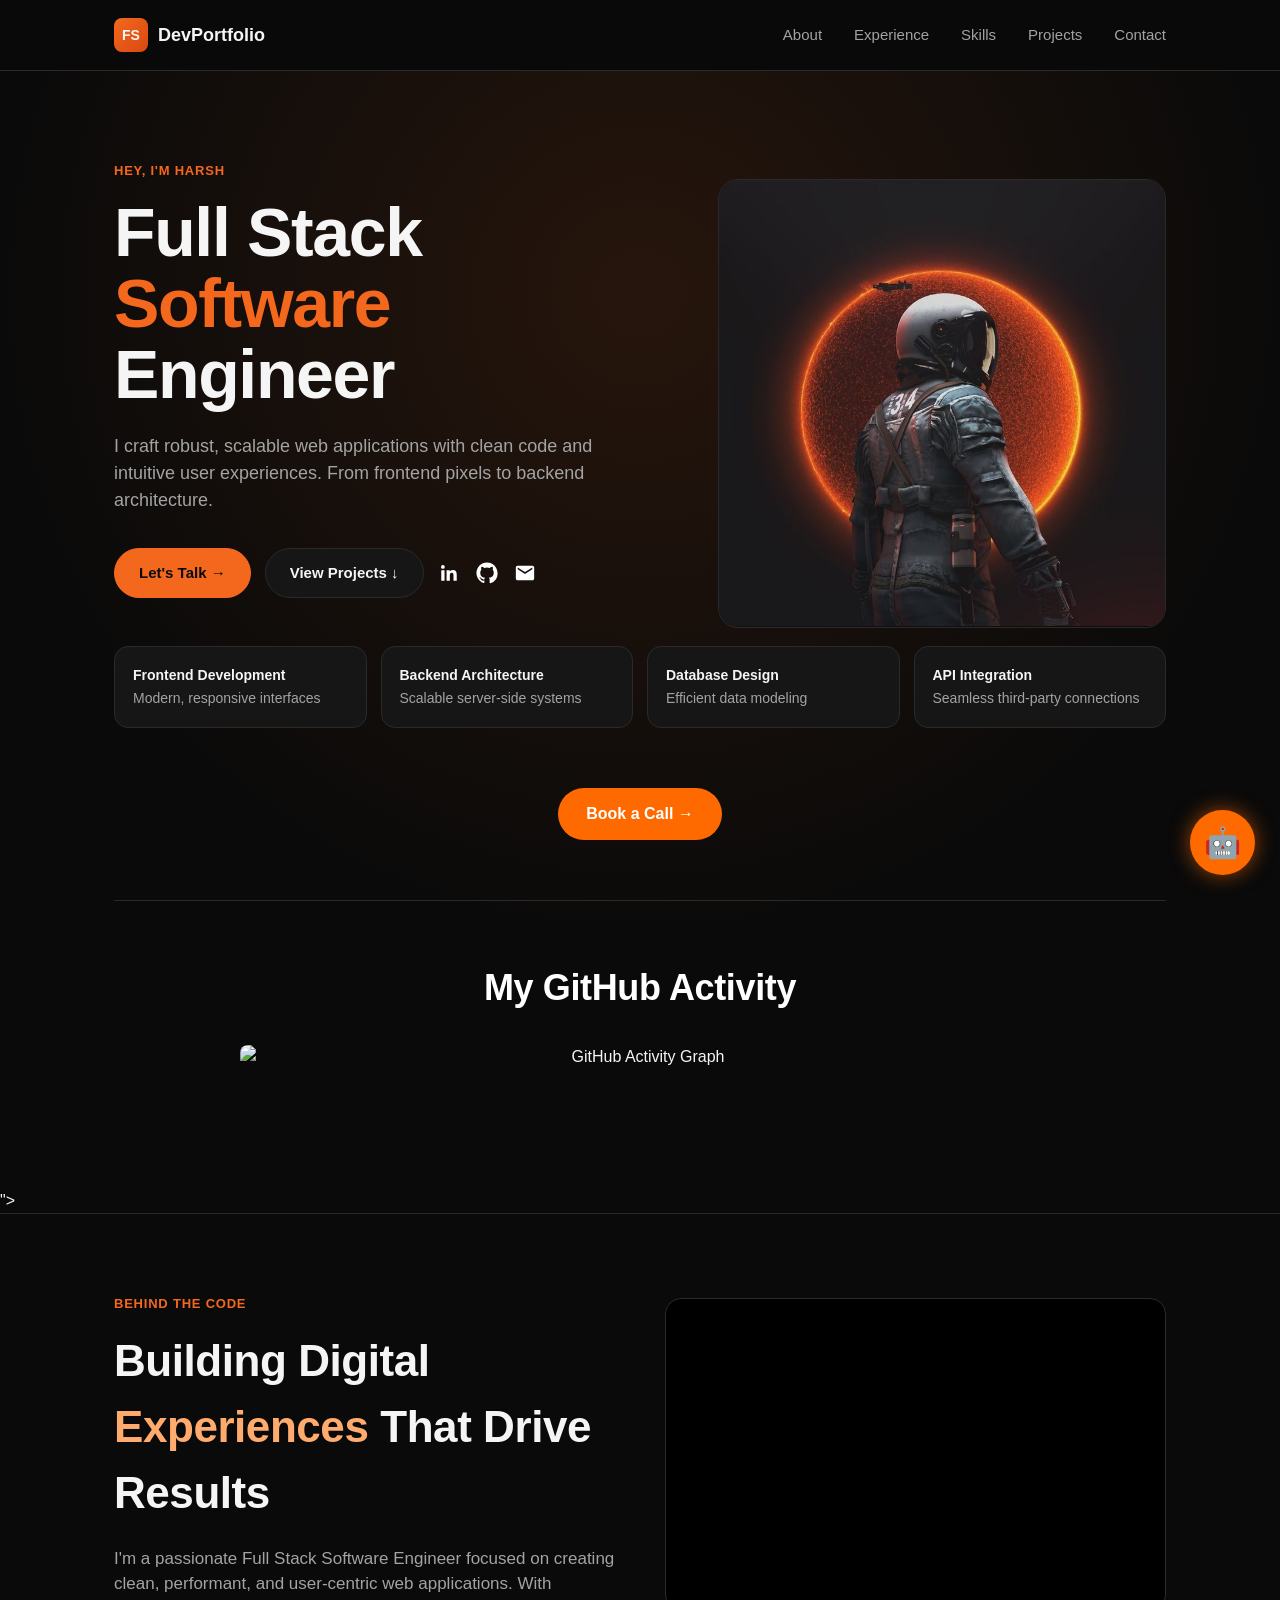
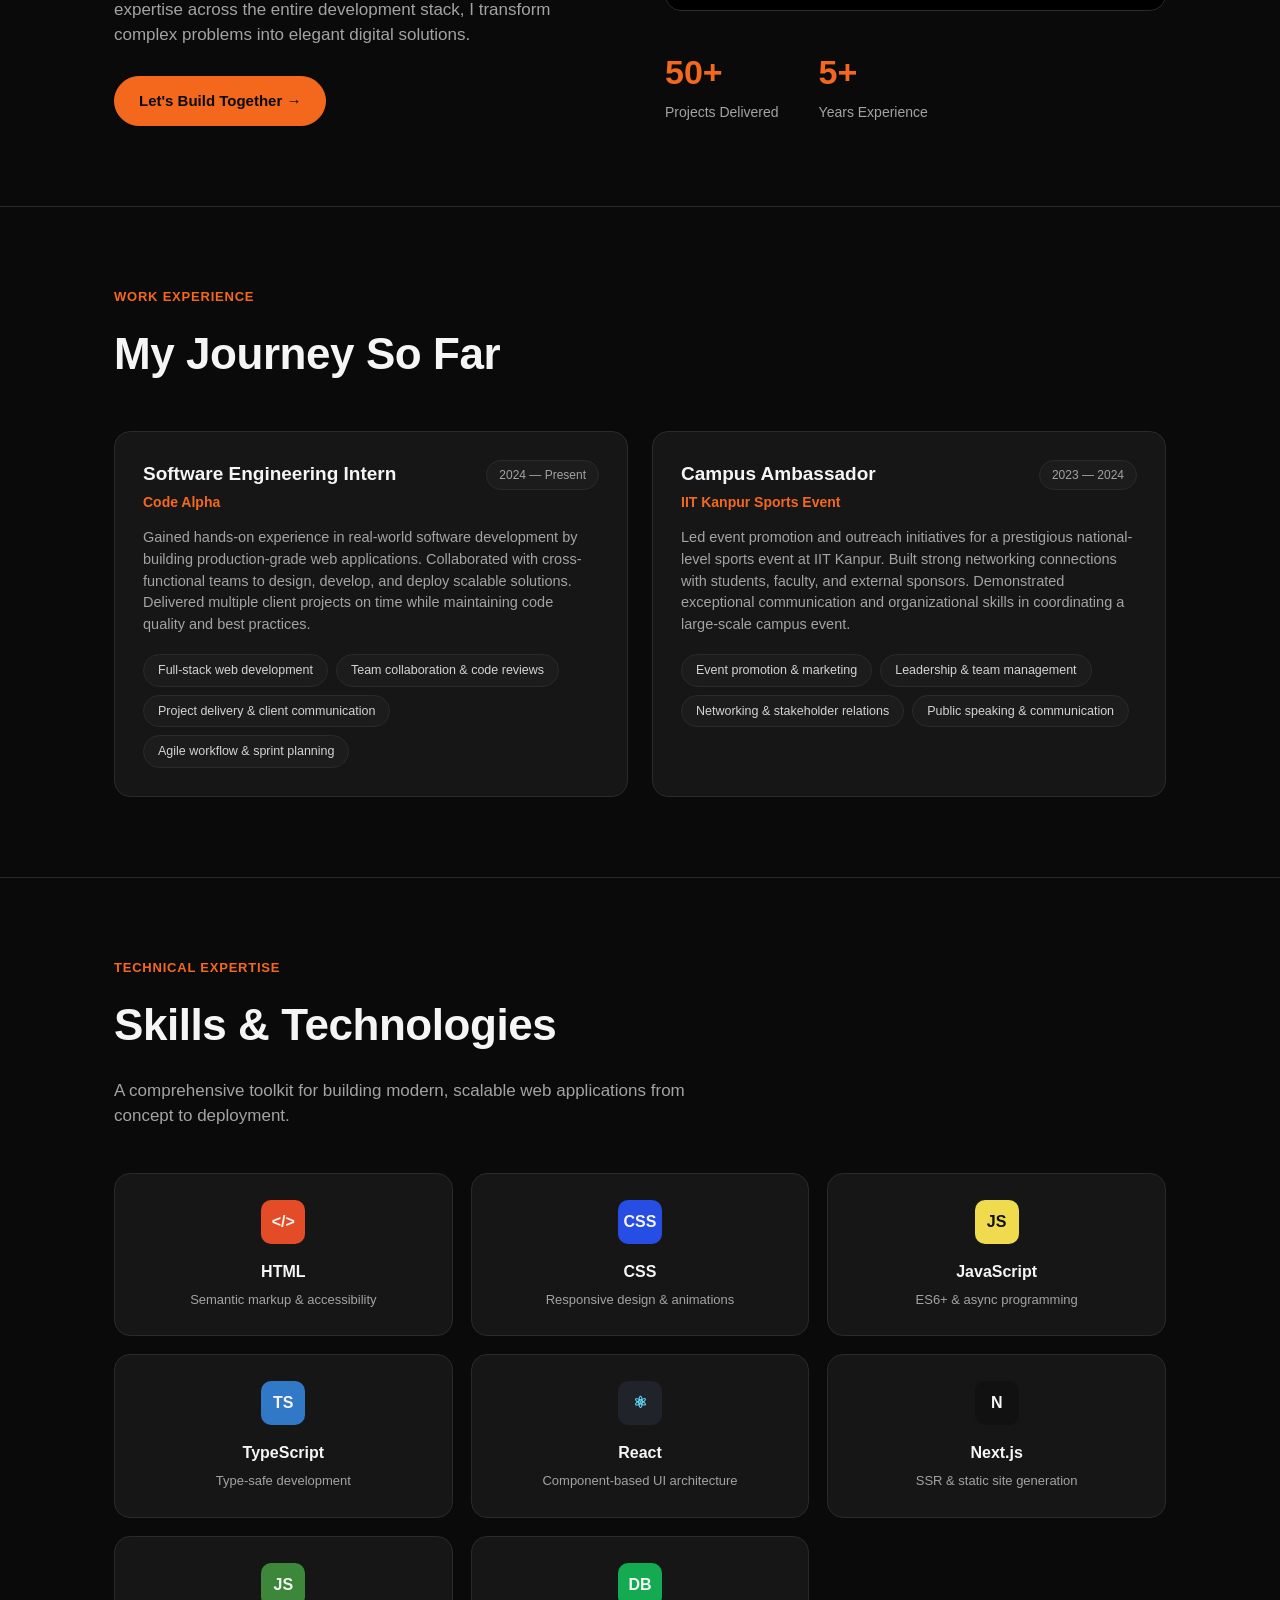
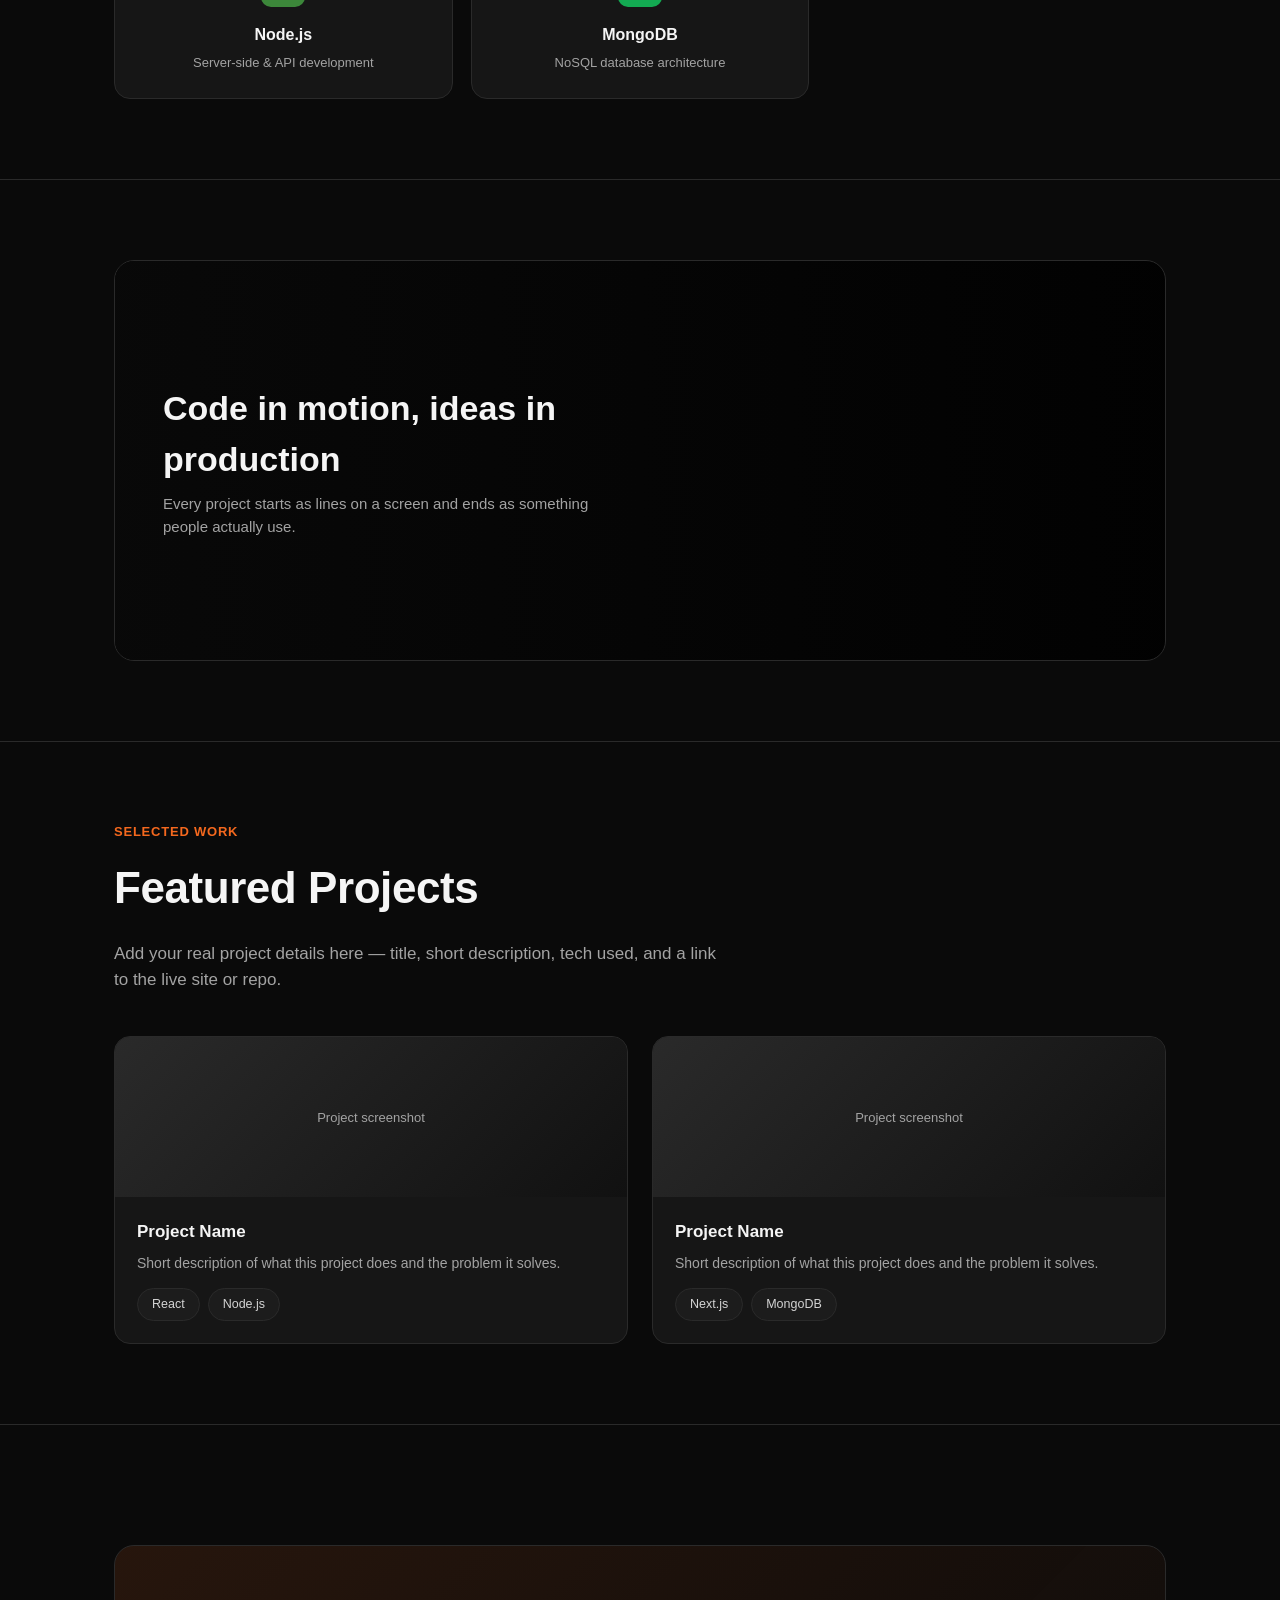
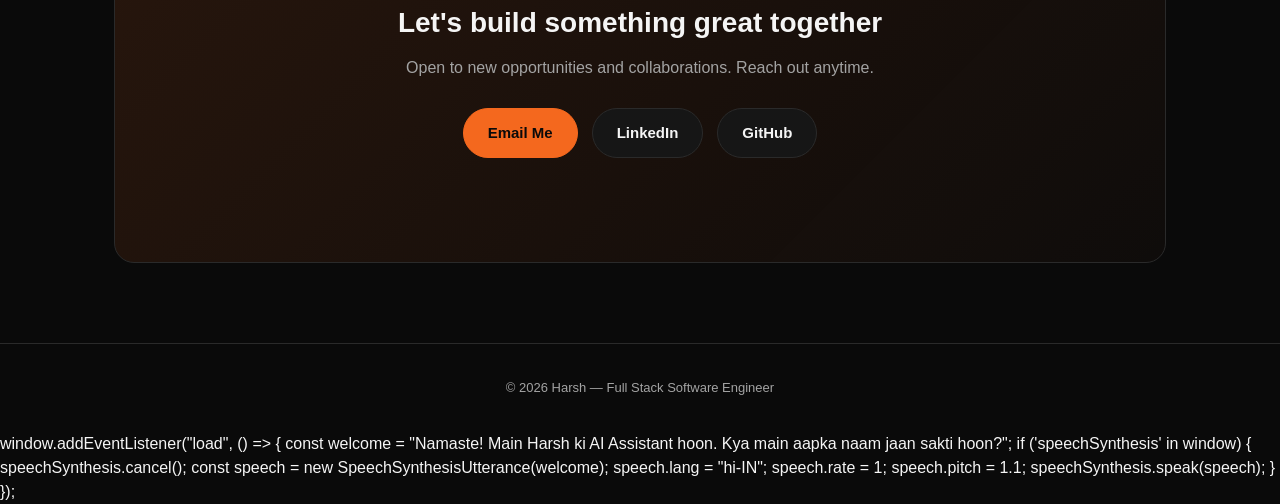
==== commit 9fd3245b: "Enhance index.html with SEO meta tags Added meta tags for SEO and social media sharing." ====
--- a/index.html
+++ b/index.html
@@ -168,6 +168,26 @@
     .stat-row { gap: 24px; }
   }
 </style>
+  <title>Harsh Panchal | Full Stack Developer & Freelancer</title>
+
+<meta name="description" content="Harsh Panchal is a Full Stack Web Developer & Freelancer specializing in React, Node.js, MongoDB, AI Chatbots, Websites, Dashboards and Custom Web Applications.">
+
+<meta name="keywords" content="Harsh Panchal, Full Stack Developer, Freelancer, React Developer, Node.js Developer, MongoDB, Portfolio Website, AI Chatbot, Web Developer India">
+
+<meta name="author" content="Harsh Panchal">
+
+<meta name="robots" content="index, follow">
+
+<link rel="canonical" href="https://harshconnect.netlify.app/">
+
+<meta property="og:title" content="Harsh Panchal | Full Stack Developer">
+<meta property="og:description" content="Professional Full Stack Developer & Freelancer.">
+<meta property="og:type" content="website">
+<meta property="og:url" content="https://harshconnect.netlify.app/">
+
+<meta name="twitter:card" content="summary_large_image">
+<meta name="twitter:title" content="Harsh Panchal | Full Stack Developer">
+<meta name="twitter:description" content="Professional Full Stack Developer & Freelancer.">
 </head>
 <body>
 
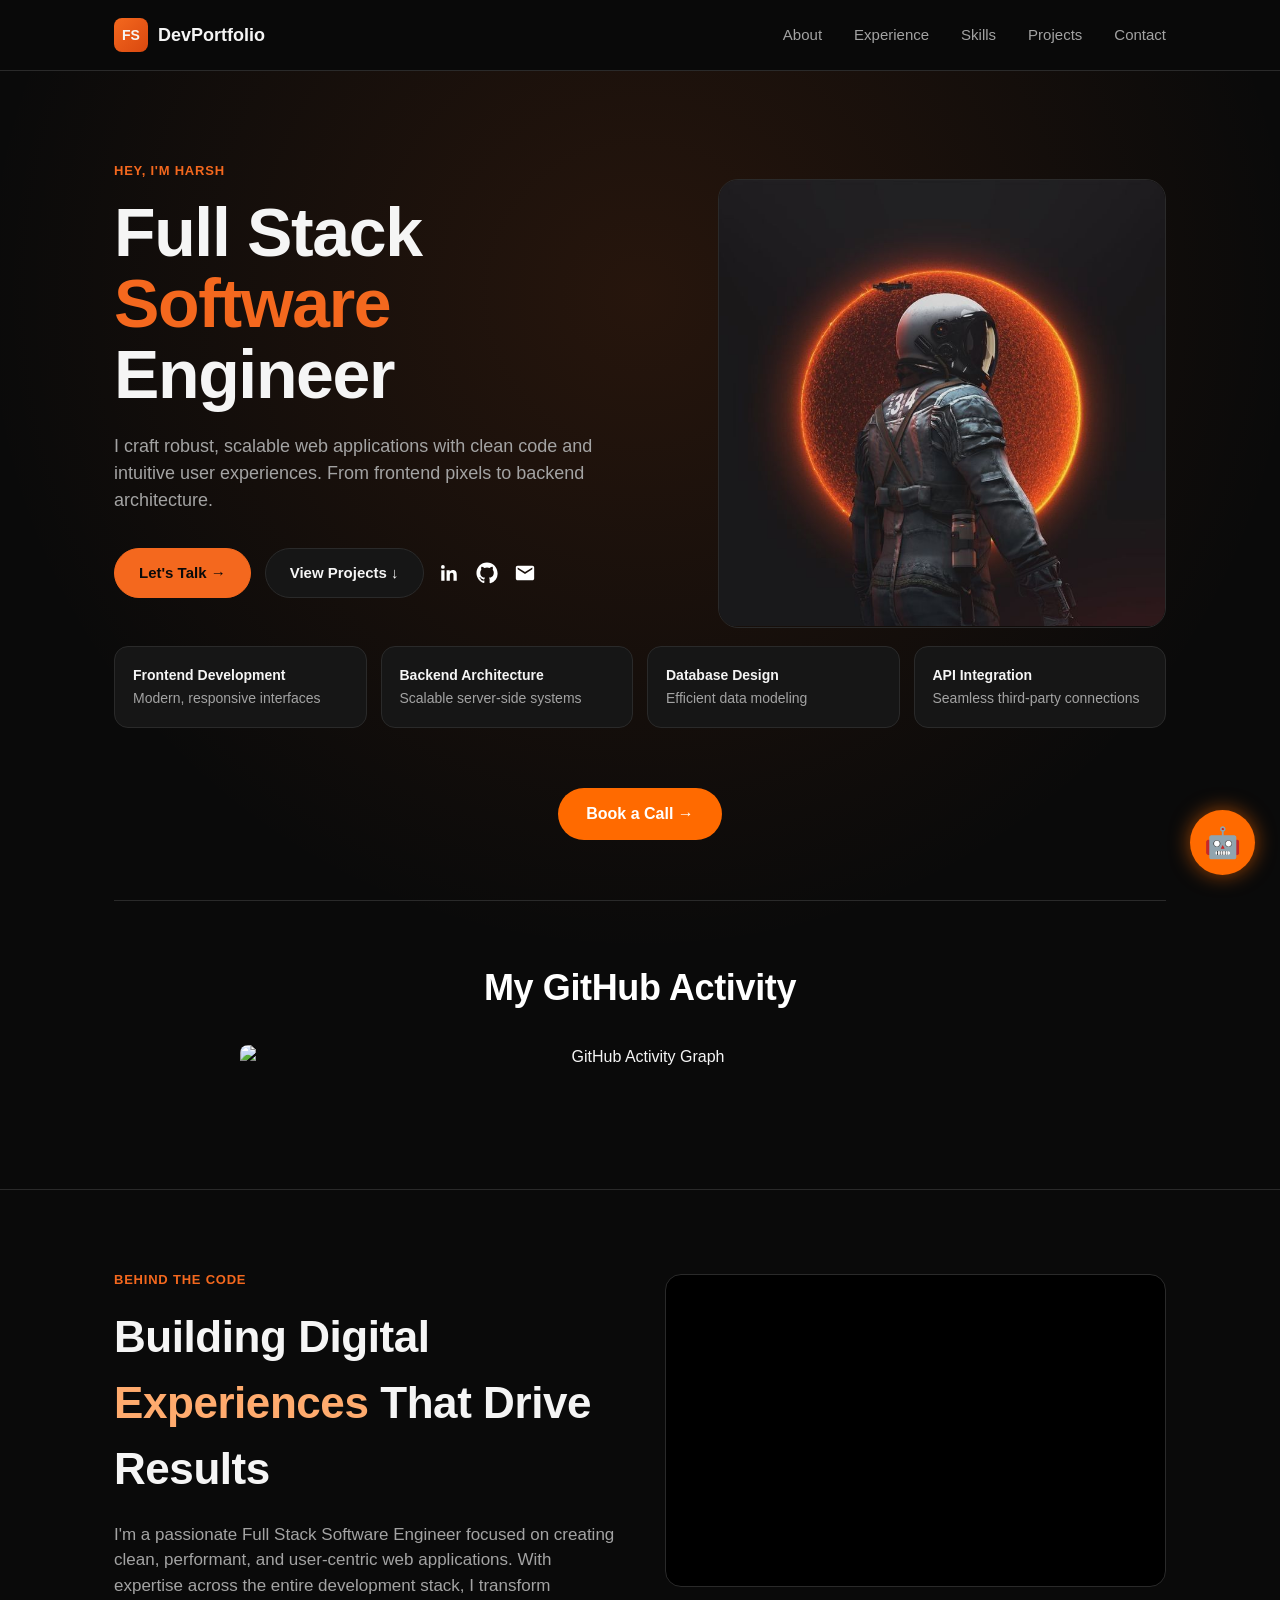
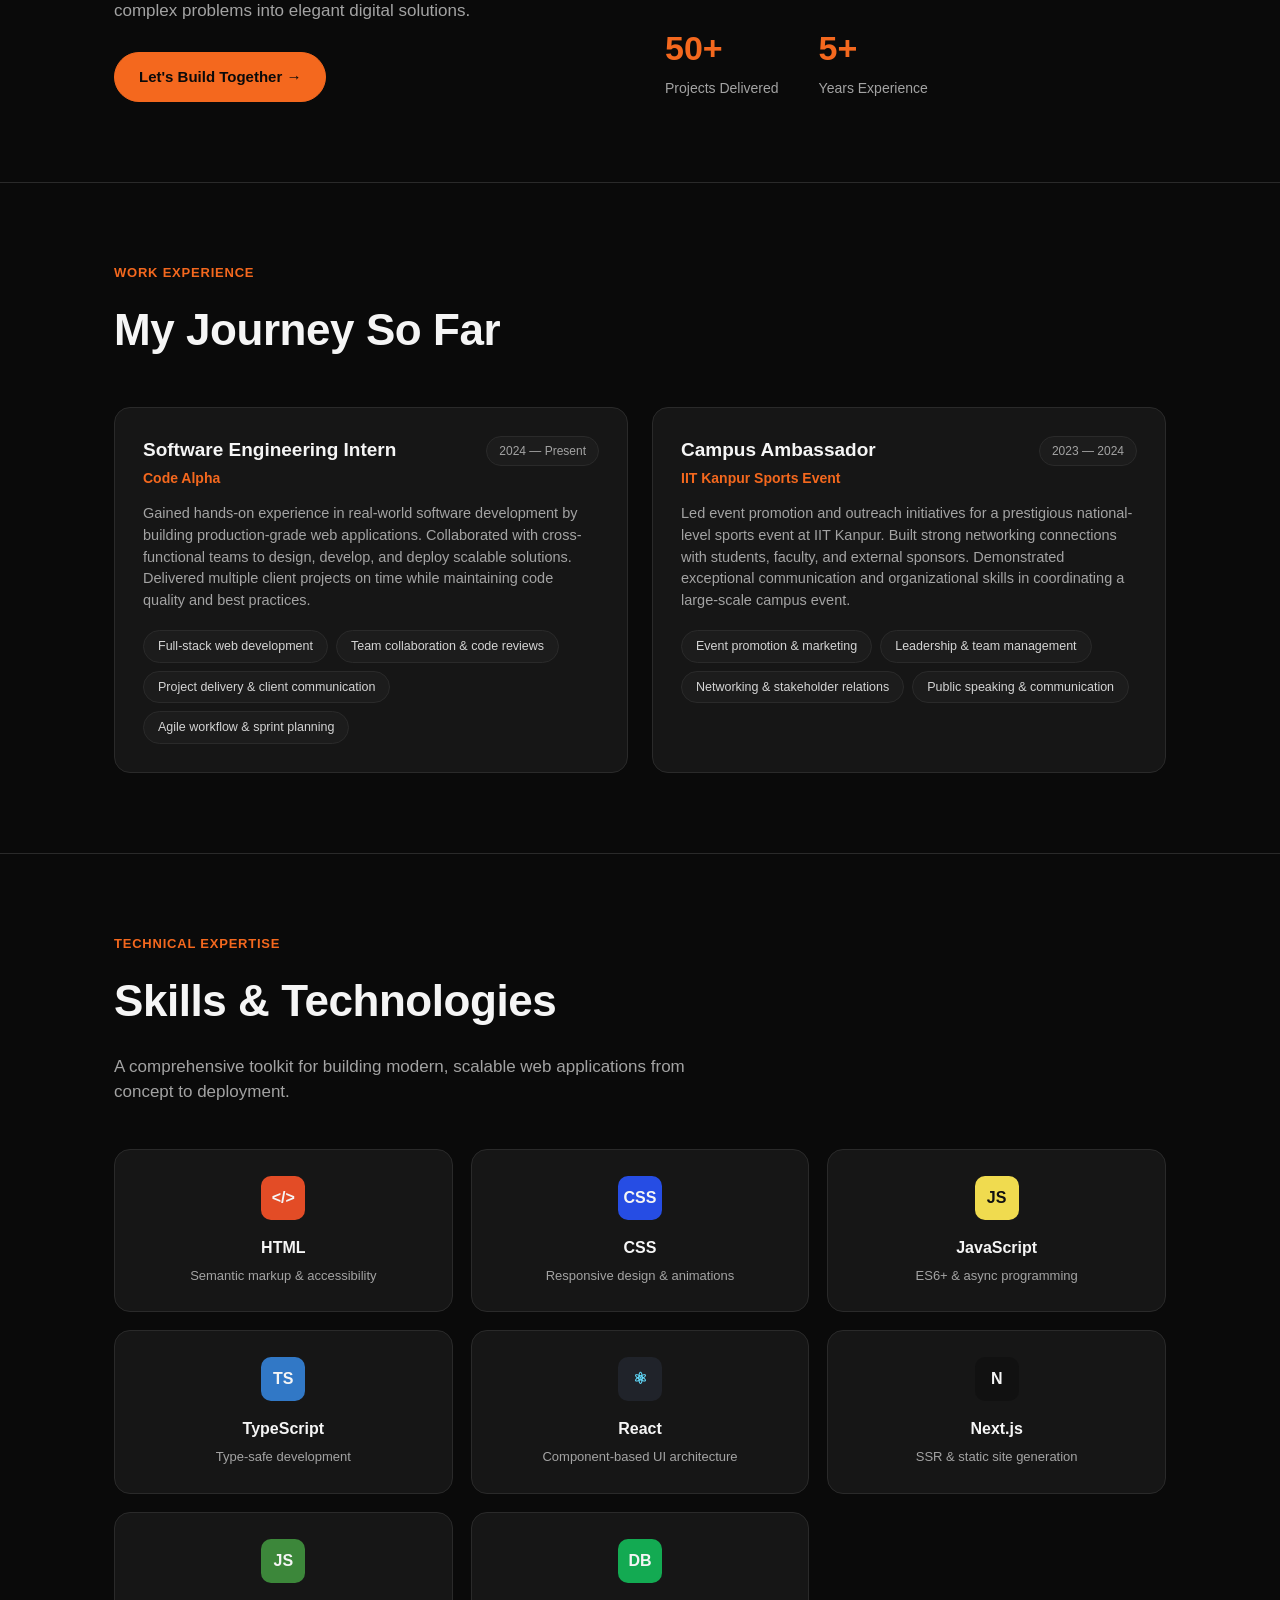
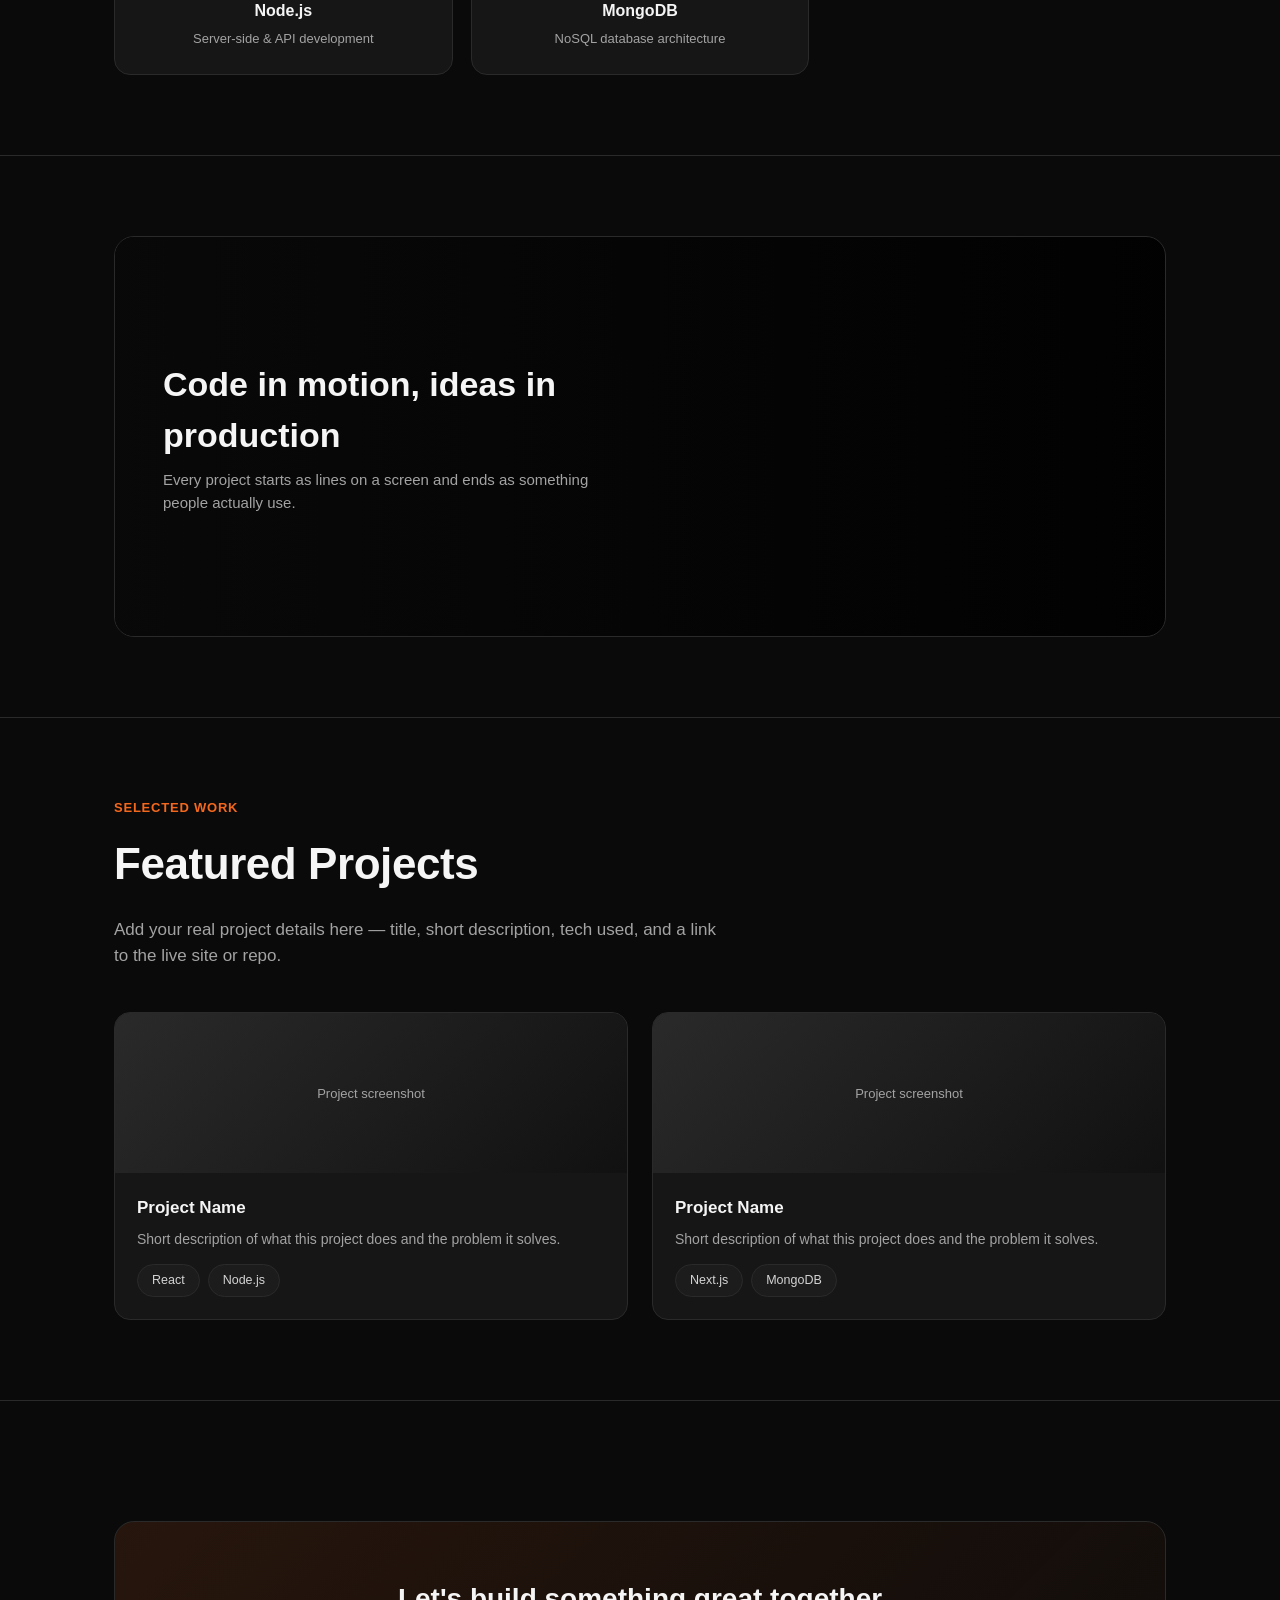
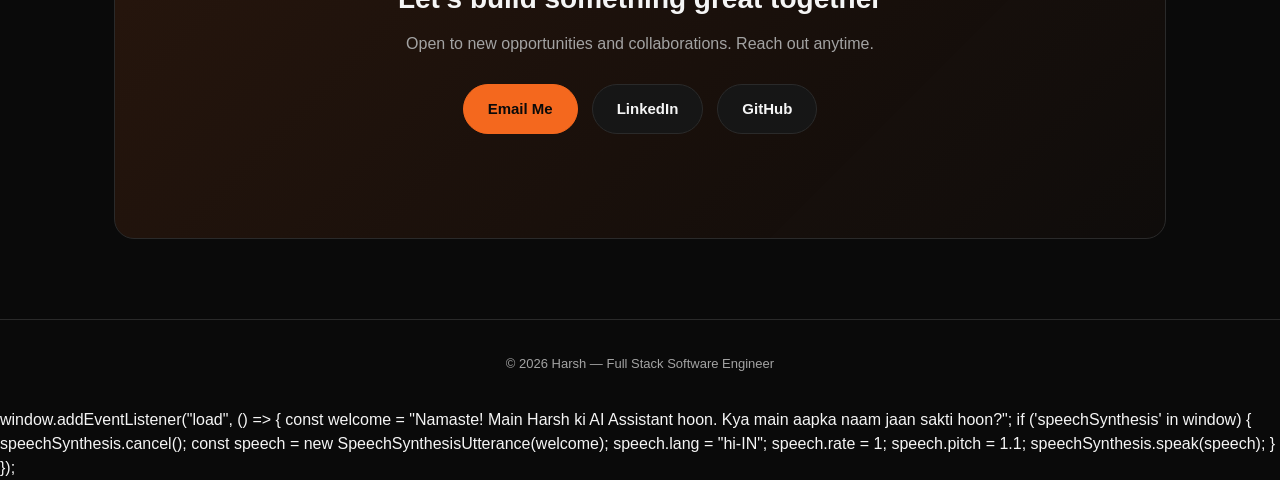
==== commit 2224cf71: "Update index.html" ====
--- a/index.html
+++ b/index.html
@@ -188,6 +188,7 @@
 <meta name="twitter:card" content="summary_large_image">
 <meta name="twitter:title" content="Harsh Panchal | Full Stack Developer">
 <meta name="twitter:description" content="Professional Full Stack Developer & Freelancer.">
+  <meta name="google-site-verification" content="pKKRNucloQU1L5kD3NbNSxmm1eoH53zaWxUtrHge6K8" />
 </head>
 <body>
 
@@ -282,7 +283,7 @@
       <div style="display:flex; justify-content:center;">
         <img src="https://github-readme-activity-graph.vercel.app/graph?username=harry-34&theme=github-compact&bg_color=0d1117&color=ff8c00&line=ff8c00&point=ffffff&area=true&hide_border=true" 
              alt="GitHub Activity Graph" 
-             style="width:100%; max-width:800px; border-radius:8px;">
+             style="width:100%; max-width:800px; border-radius:8px;
       </div>
     </section>
 </section>">
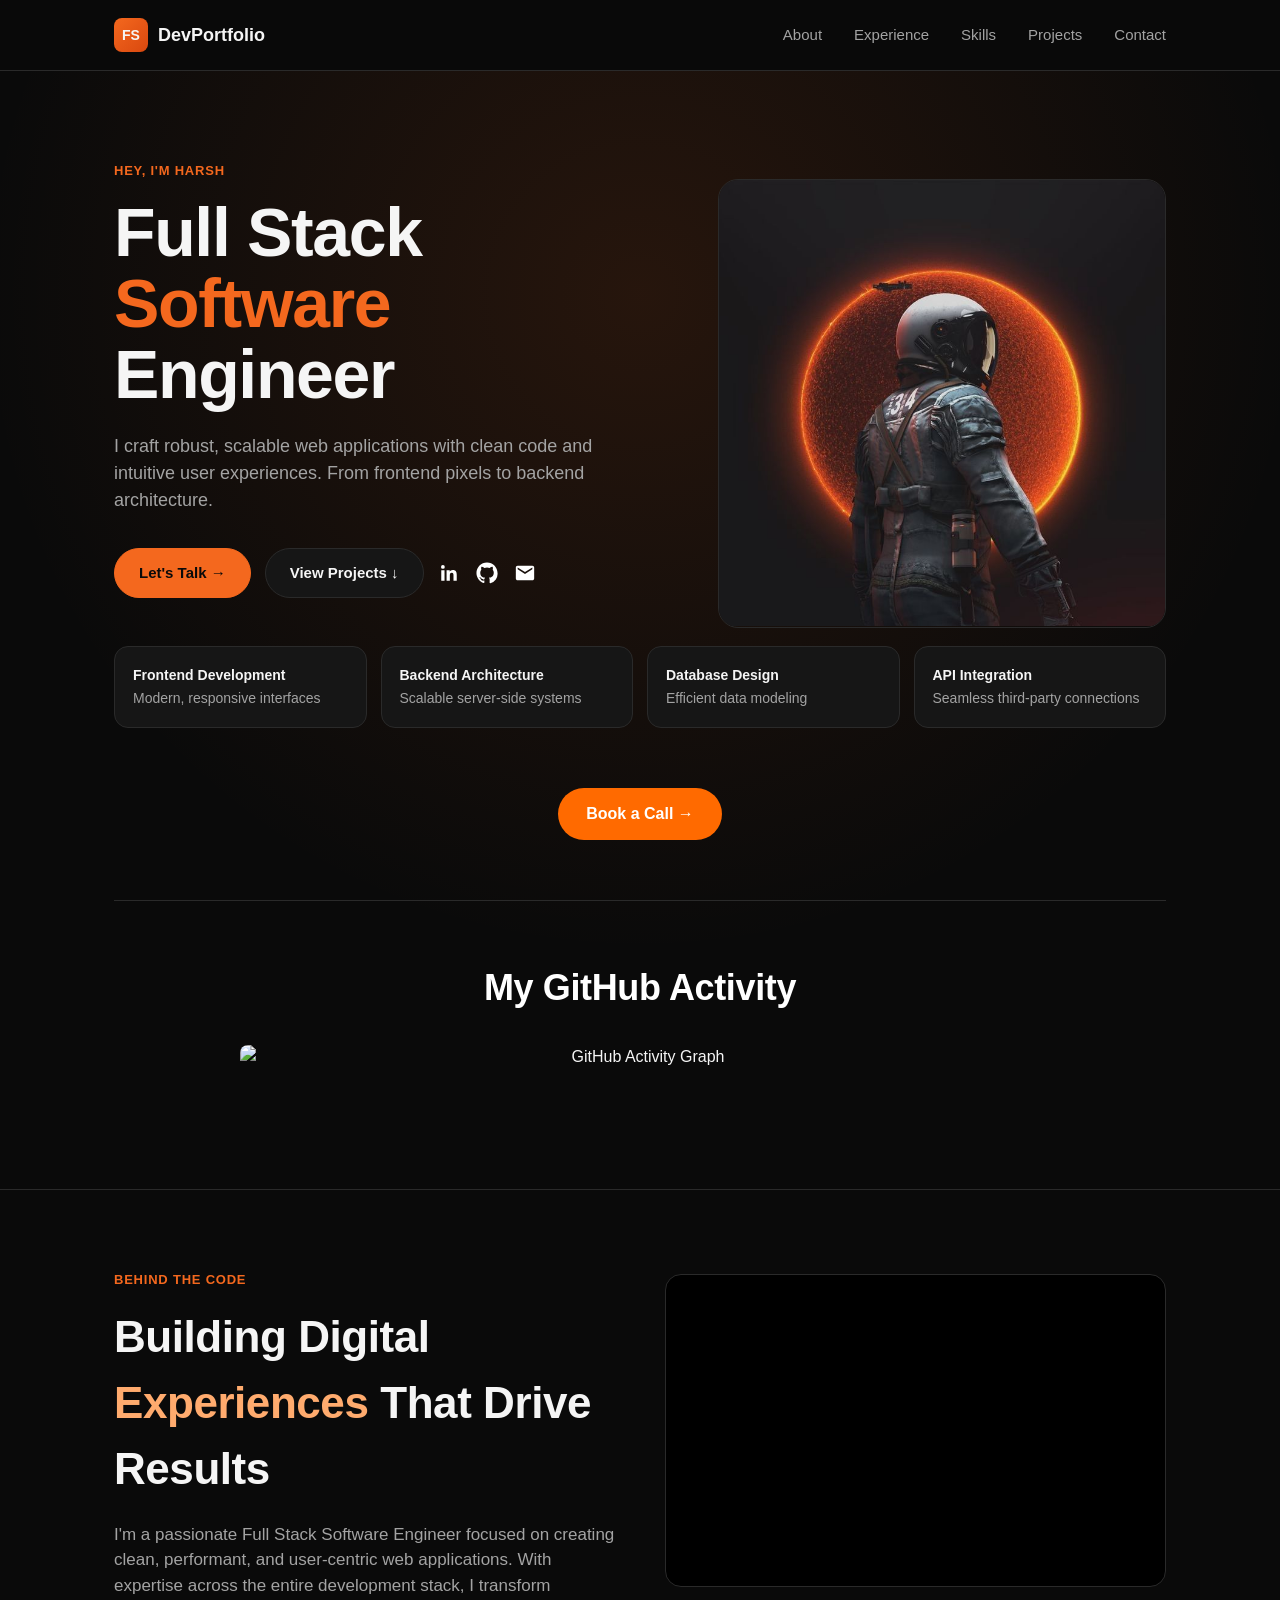
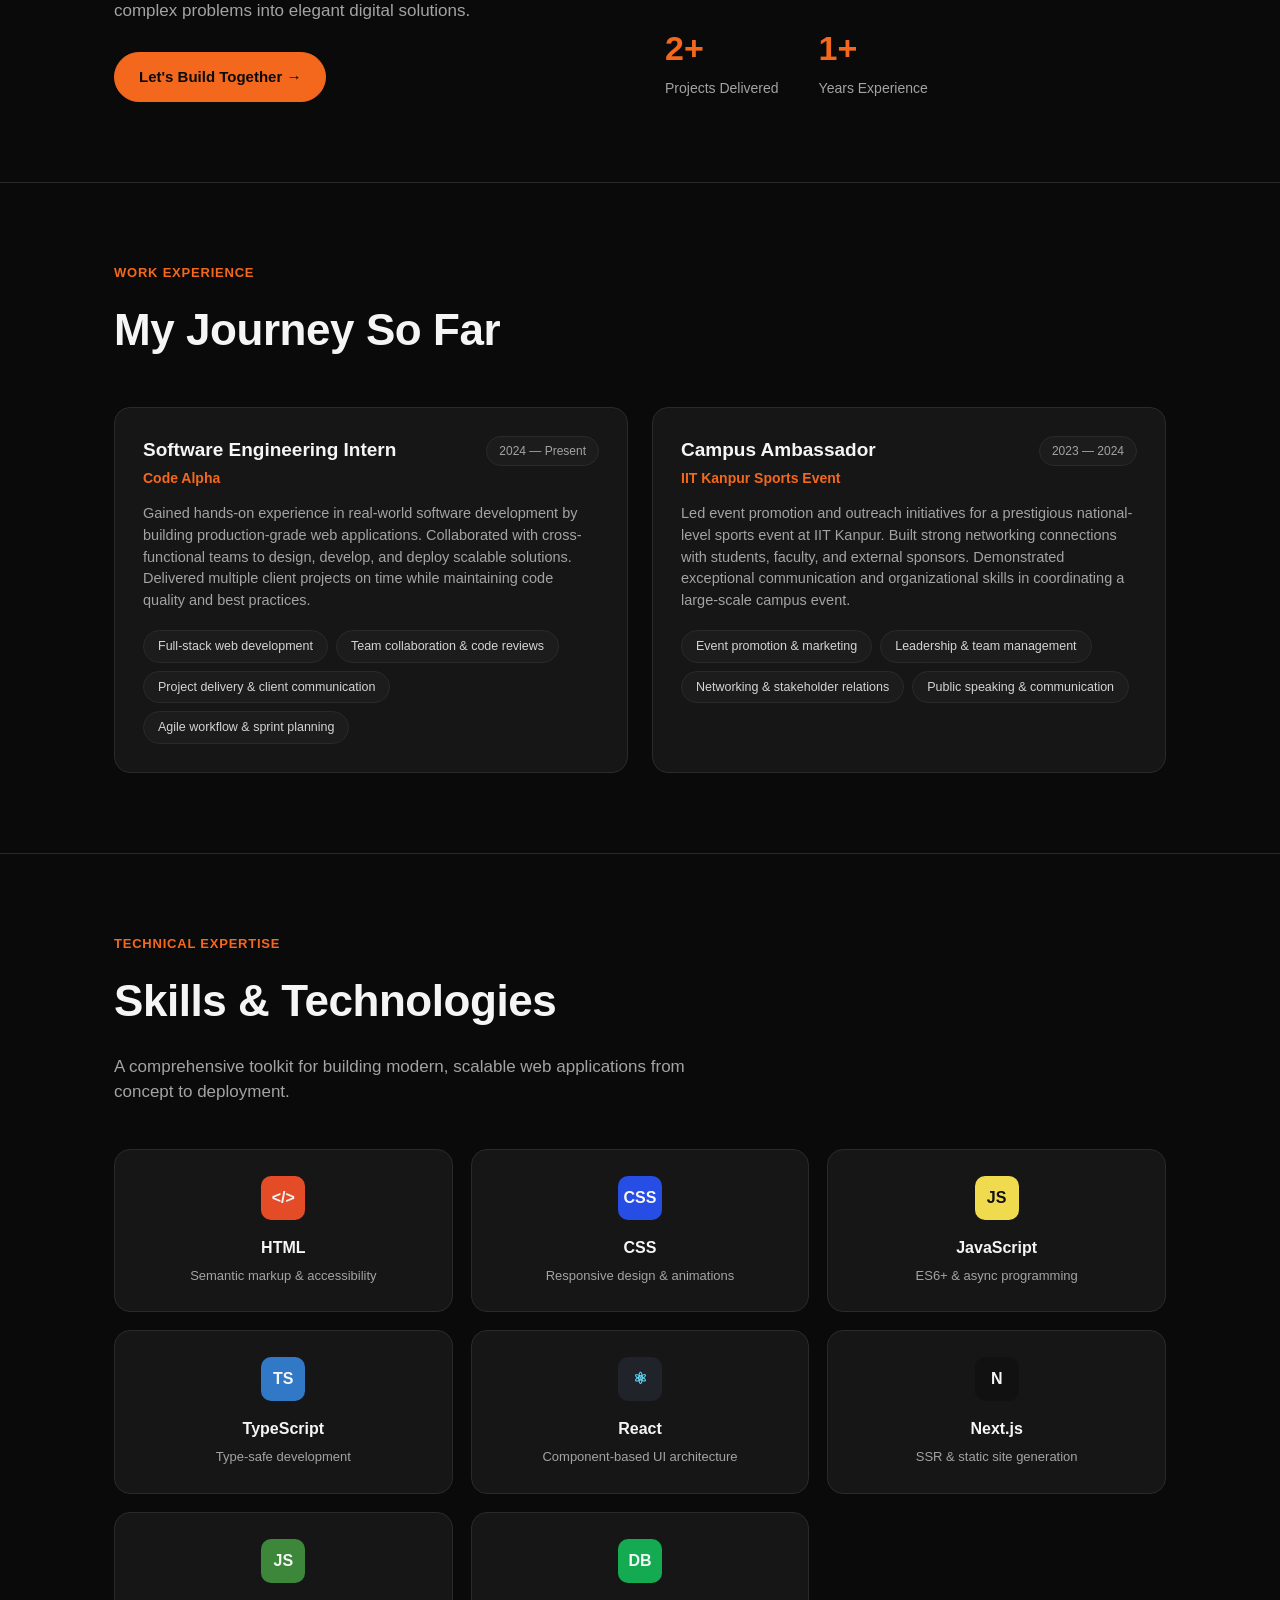
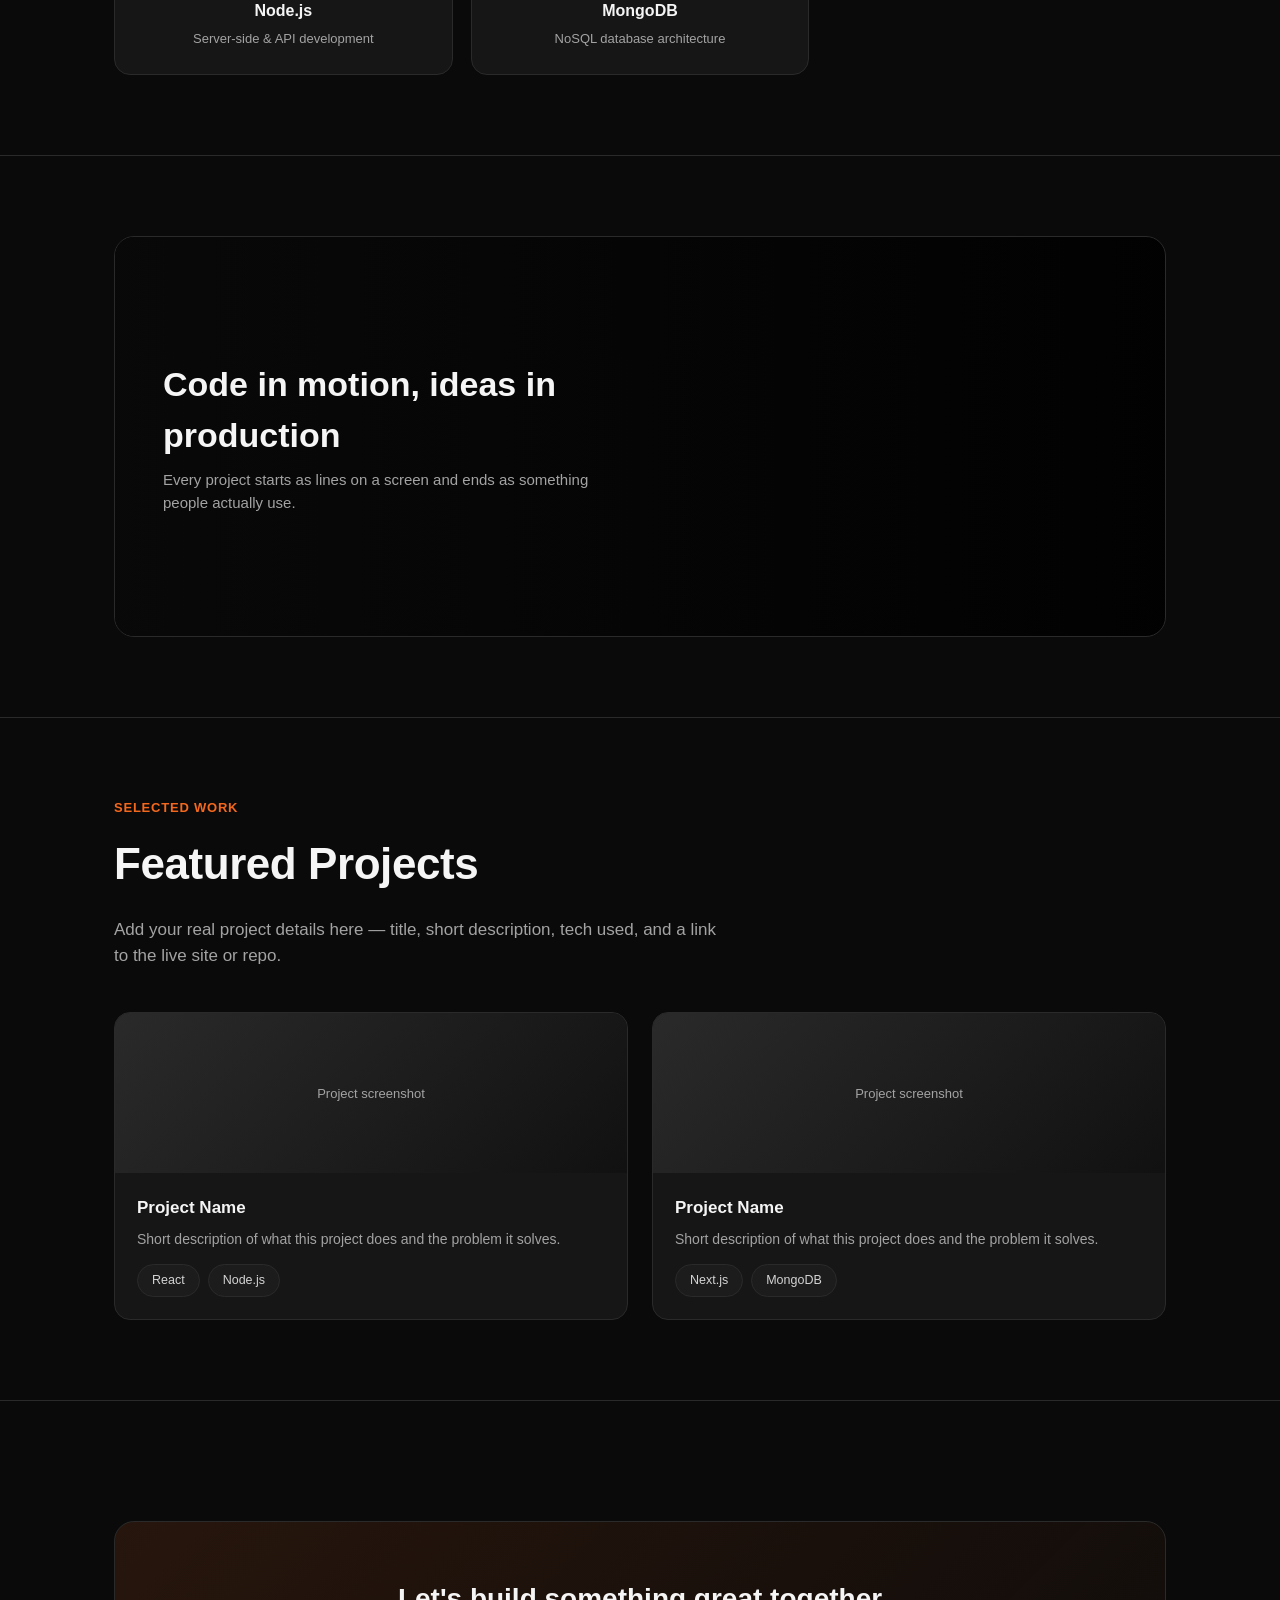
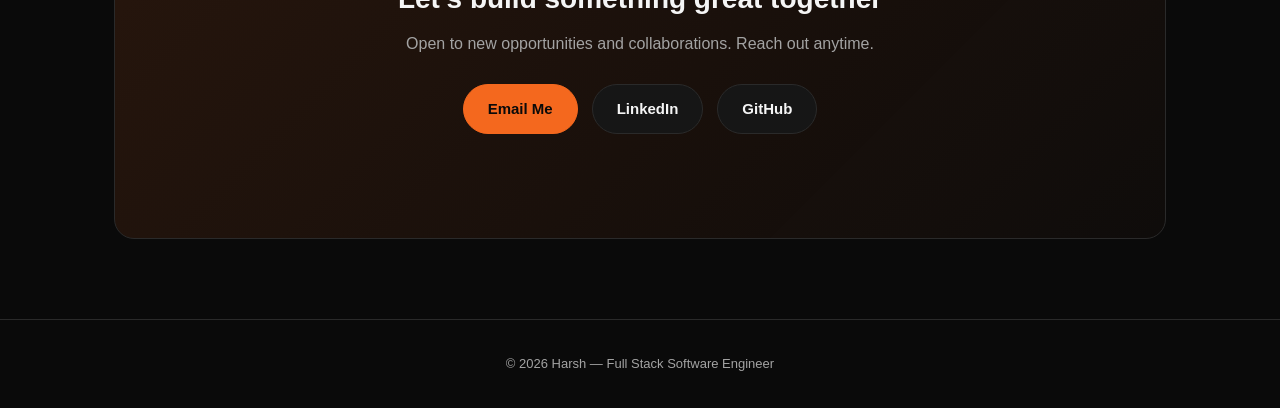
==== commit 28829bb7: "Update index.html" ====
--- a/index.html
+++ b/index.html
@@ -307,8 +307,8 @@
           </video>
         </div>
         <div class="stat-row">
-          <div class="stat"><b>50+</b><span>Projects Delivered</span></div>
-          <div class="stat"><b>5+</b><span>Years Experience</span></div>
+          <div class="stat"><b>2+</b><span>Projects Delivered</span></div>
+          <div class="stat"><b>1+</b><span>Years Experience</span></div>
         </div>
       </div>
     </div>
--- a/chatbot.css
+++ b/chatbot.css
@@ -1,116 +1,453 @@
-/* AI Chatbot */
+/* Floating Button */
+
 #ai-chat-btn{
 position:fixed;
+right:25px;
 bottom:25px;
-right:25px;
 width:65px;
 height:65px;
 border-radius:50%;
-background:#ff6a00;
+background:linear-gradient(135deg,#4f46e5,#2563eb);
 display:flex;
 align-items:center;
 justify-content:center;
 font-size:30px;
 cursor:pointer;
-box-shadow:0 0 20px rgba(255,106,0,.6);
+color:#000000;
 z-index:99999;
+box-shadow:0 12px 35px rgba(37,99,235,.35);
 transition:.3s;
-}
+overflow:hidden;
+}
+
 #ai-chat-btn:hover{
 transform:scale(1.08);
 }
 
+.pulse{
+position:absolute;
+width:100%;
+height:100%;
+border-radius:50%;
+background:rgba(79,70,229,.35);
+animation:pulse 2s infinite;
+}
+
+@keyframes pulse{
+
+0%{
+transform:scale(1);
+opacity:.8;
+}
+
+100%{
+transform:scale(1.8);
+opacity:0;
+}
+
+}
+
+/* Chat Box */
+
 #ai-chat-box{
+
 position:fixed;
-bottom:100px;
+
 right:25px;
-width:360px;
-height:520px;
-background:#111;
-border:2px solid #ff6a00;
+
+bottom:105px;
+
+width:390px;
+
+height:620px;
+
+background:#ffffff;
+
+border-radius:22px;
+
+overflow:hidden;
+
+display:none;
+
+flex-direction:column;
+
+box-shadow:0 25px 70px rgba(0,0,0,.25);
+
+z-index:99999;
+
+font-family:Inter,Arial,sans-serif;
+
+}
+
+/* Header */
+
+#ai-header{
+
+display:flex;
+
+justify-content:space-between;
+
+align-items:center;
+
+padding:16px 18px;
+
+background:linear-gradient(135deg,#4f46e5,#2563eb);
+
+color:#fff;
+
+}
+
+.ai-profile{
+
+display:flex;
+
+align-items:center;
+
+gap:12px;
+
+}
+
+.ai-avatar{
+
+width:46px;
+
+height:46px;
+
+border-radius:50%;
+
+background:#fff;
+
+display:flex;
+
+align-items:center;
+
+justify-content:center;
+
+font-size:22px;
+
+}
+
+.ai-title{
+
+font-size:17px;
+
+font-weight:700;
+
+}
+
+.ai-status{
+
+font-size:12px;
+
+opacity:.9;
+
+}
+
+#ai-close{
+
+cursor:pointer;
+
+font-size:20px;
+
+}
+
+/* Messages */
+
+#ai-messages{
+
+flex:1;
+
+overflow-y:auto;
+
+padding:18px;
+
+background:linear-gradient(180deg,#f8faff,#eef4ff);
+
+scroll-behavior:smooth;
+
+}
+
+.ai-msg,
+.user-msg{
+
+margin-bottom:14px;
+
+max-width:85%;
+
+animation:fade .25s ease;
+
+}
+
+.ai-msg{
+
+background:#fff;
+
+padding:14px;
+
+border-radius:18px 18px 18px 6px;
+
+box-shadow:0 8px 20px rgba(0,0,0,.08);
+
+}
+
+.user-msg{
+
+margin-left:auto;
+
+background:linear-gradient(135deg,#4f46e5,#2563eb);
+
+color:#fff;
+
+padding:14px;
+
+border-radius:18px 18px 6px 18px;
+
+}
+
+.msg-time{
+
+font-size:11px;
+
+opacity:.7;
+
+margin-top:6px;
+
+text-align:right;
+
+}
+
+/* Welcome */
+
+.welcome h3{
+
+margin-bottom:10px;
+
+}
+
+.welcome ul{
+
+padding-left:18px;
+
+margin:10px 0;
+
+}
+
+/* Quick Buttons */
+
+#quick-actions{
+
+display:flex;
+
+flex-wrap:wrap;
+
+gap:8px;
+
+margin-top:15px;
+
+}
+
+.quick-btn{
+
+padding:9px 14px;
+
+border-radius:30px;
+
+border:1px solid #dbe4ff;
+
+background:#fff;
+
+cursor:pointer;
+
+font-size:13px;
+
+font-weight:600;
+
+transition:.25s;
+
+}
+
+.quick-btn:hover{
+
+background:#4f46e5;
+
+color:#fff;
+
+}
+
+/* Bottom */
+
+#ai-bottom{
+
+display:flex;
+
+padding:14px;
+
+background:#fff;
+
+border-top:1px solid #eee;
+
+gap:10px;
+
+}
+
+#ai-input{
+
+flex:1;
+
+padding:13px 16px;
+
+border-radius:30px;
+
+border:1px solid #ddd;
+
+outline:none;
+
+font-size:14px;
+
+transition:.25s;
+
+}
+
+#ai-input:focus{
+
+border-color:#4f46e5;
+
+}
+
+#sendBtn,
+#micBtn{
+
+width:46px;
+
+height:46px;
+
+border:none;
+
+border-radius:50%;
+
+background:linear-gradient(135deg,#4f46e5,#2563eb);
+
+color:#fff;
+
+font-size:18px;
+
+cursor:pointer;
+
+transition:.25s;
+
+}
+
+#sendBtn:hover,
+#micBtn:hover{
+
+transform:scale(1.08);
+
+}
+
+/* Typing */
+
+.typing{
+
+display:flex;
+
+gap:5px;
+
+align-items:center;
+
+padding:4px;
+
+}
+
+.typing span{
+
+width:8px;
+
+height:8px;
+
+border-radius:50%;
+
+background:#4f46e5;
+
+animation:bounce 1s infinite;
+
+}
+
+.typing span:nth-child(2){
+
+animation-delay:.2s;
+
+}
+
+.typing span:nth-child(3){
+
+animation-delay:.4s;
+
+}
+
+@keyframes bounce{
+
+0%,80%,100%{
+
+transform:translateY(0);
+
+opacity:.4;
+
+}
+
+40%{
+
+transform:translateY(-6px);
+
+opacity:1;
+
+}
+
+}
+
+@keyframes fade{
+
+from{
+
+opacity:0;
+
+transform:translateY(10px);
+
+}
+
+to{
+
+opacity:1;
+
+transform:translateY(0);
+
+}
+
+}
+
+/* Mobile */
+
+@media(max-width:768px){
+
+#ai-chat-box{
+
+width:95%;
+
+height:82vh;
+
+right:10px;
+
+bottom:90px;
+
 border-radius:18px;
-display:none;
-flex-direction:column;
-overflow:hidden;
-box-shadow:0 0 30px rgba(255,106,0,.4);
-z-index:99999;
-}
-
-#ai-header{
-background:#ff6a00;
-padding:15px;
-font-size:18px;
-font-weight:bold;
-display:flex;
-justify-content:space-between;
-align-items:center;
-color:#fff;
-}
-
-#ai-close{
-cursor:pointer;
-font-size:22px;
-}
-
-#ai-messages{
-flex:1;
-overflow-y:auto;
-padding:15px;
-background:#0e0e0e;
-}
-
-.ai-msg{
-background:#1d1d1d;
-padding:10px 14px;
-border-radius:12px;
-margin-bottom:12px;
-max-width:85%;
-color:#fff;
-line-height:1.5;
-}
-
-.user-msg{
-background:#ff6a00;
-padding:10px 14px;
-border-radius:12px;
-margin-bottom:12px;
-margin-left:auto;
-max-width:85%;
-color:#fff;
-}
-
-#ai-bottom{
-display:flex;
-padding:10px;
-background:#181818;
-gap:8px;
-}
-
-#ai-input{
-flex:1;
-padding:12px;
-background:#111;
-border:1px solid #444;
-border-radius:10px;
-color:#fff;
-outline:none;
-}
-
-#sendBtn,#micBtn{
-background:#ff6a00;
-border:none;
-color:white;
-width:45px;
-height:45px;
-border-radius:50%;
-cursor:pointer;
-font-size:18px;
-}
-
-@media(max-width:600px){
-#ai-chat-box{
-width:95%;
-right:2.5%;
-height:70vh;
-}
-}
+
+}
+
+#ai-chat-btn{
+
+right:15px;
+
+bottom:18px;
+
+}
+
+}
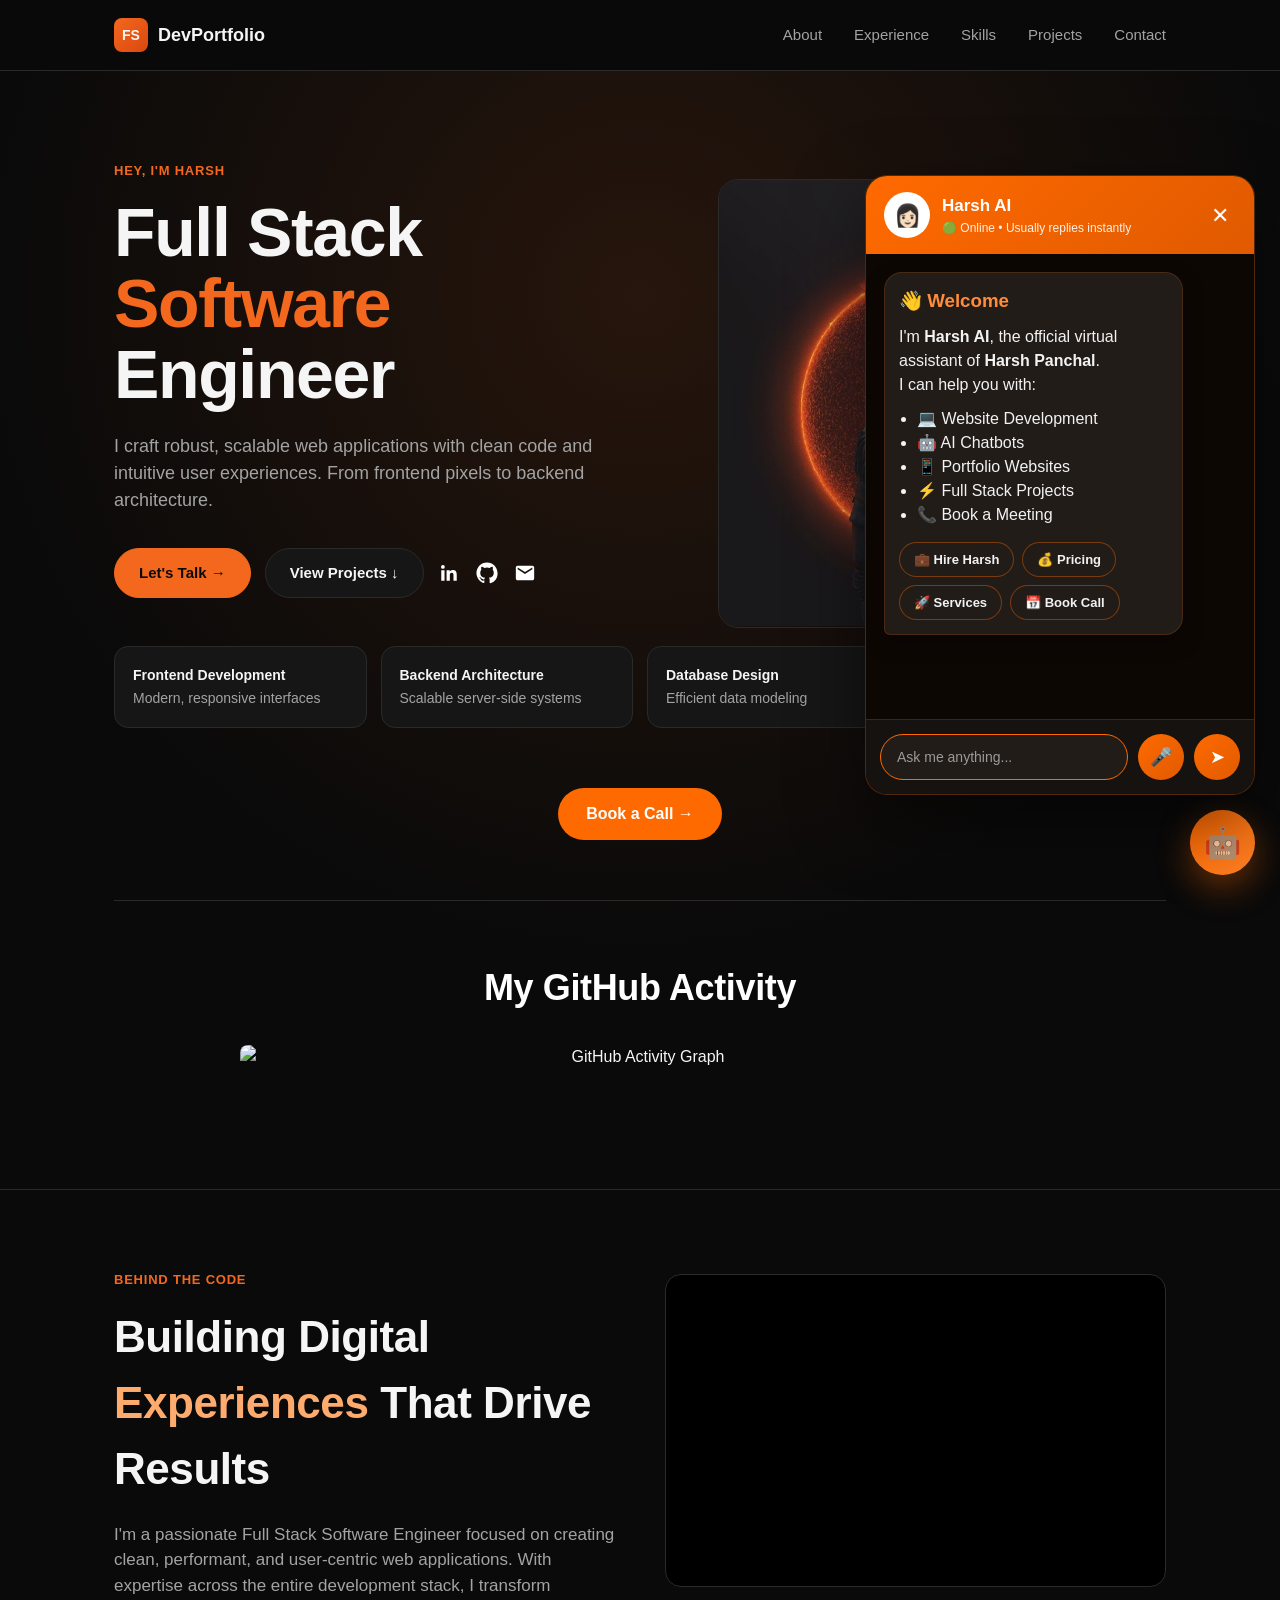
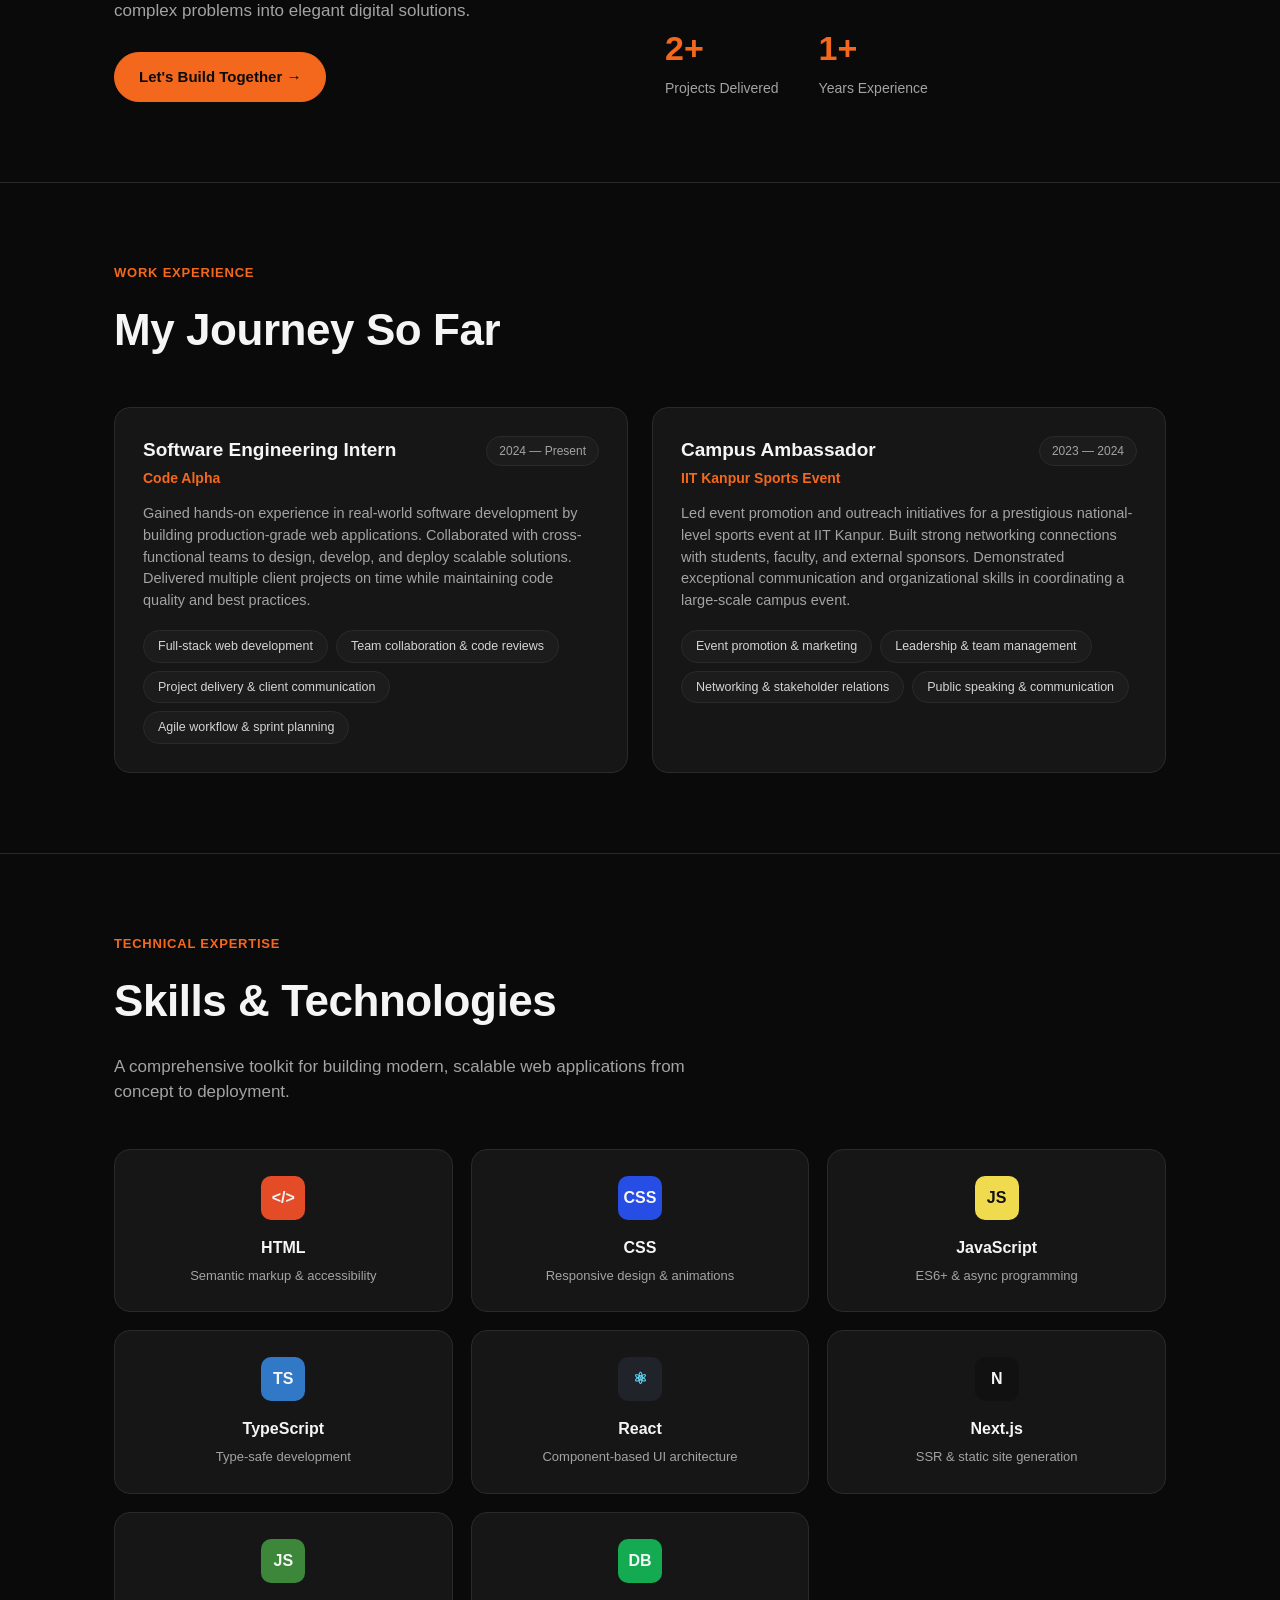
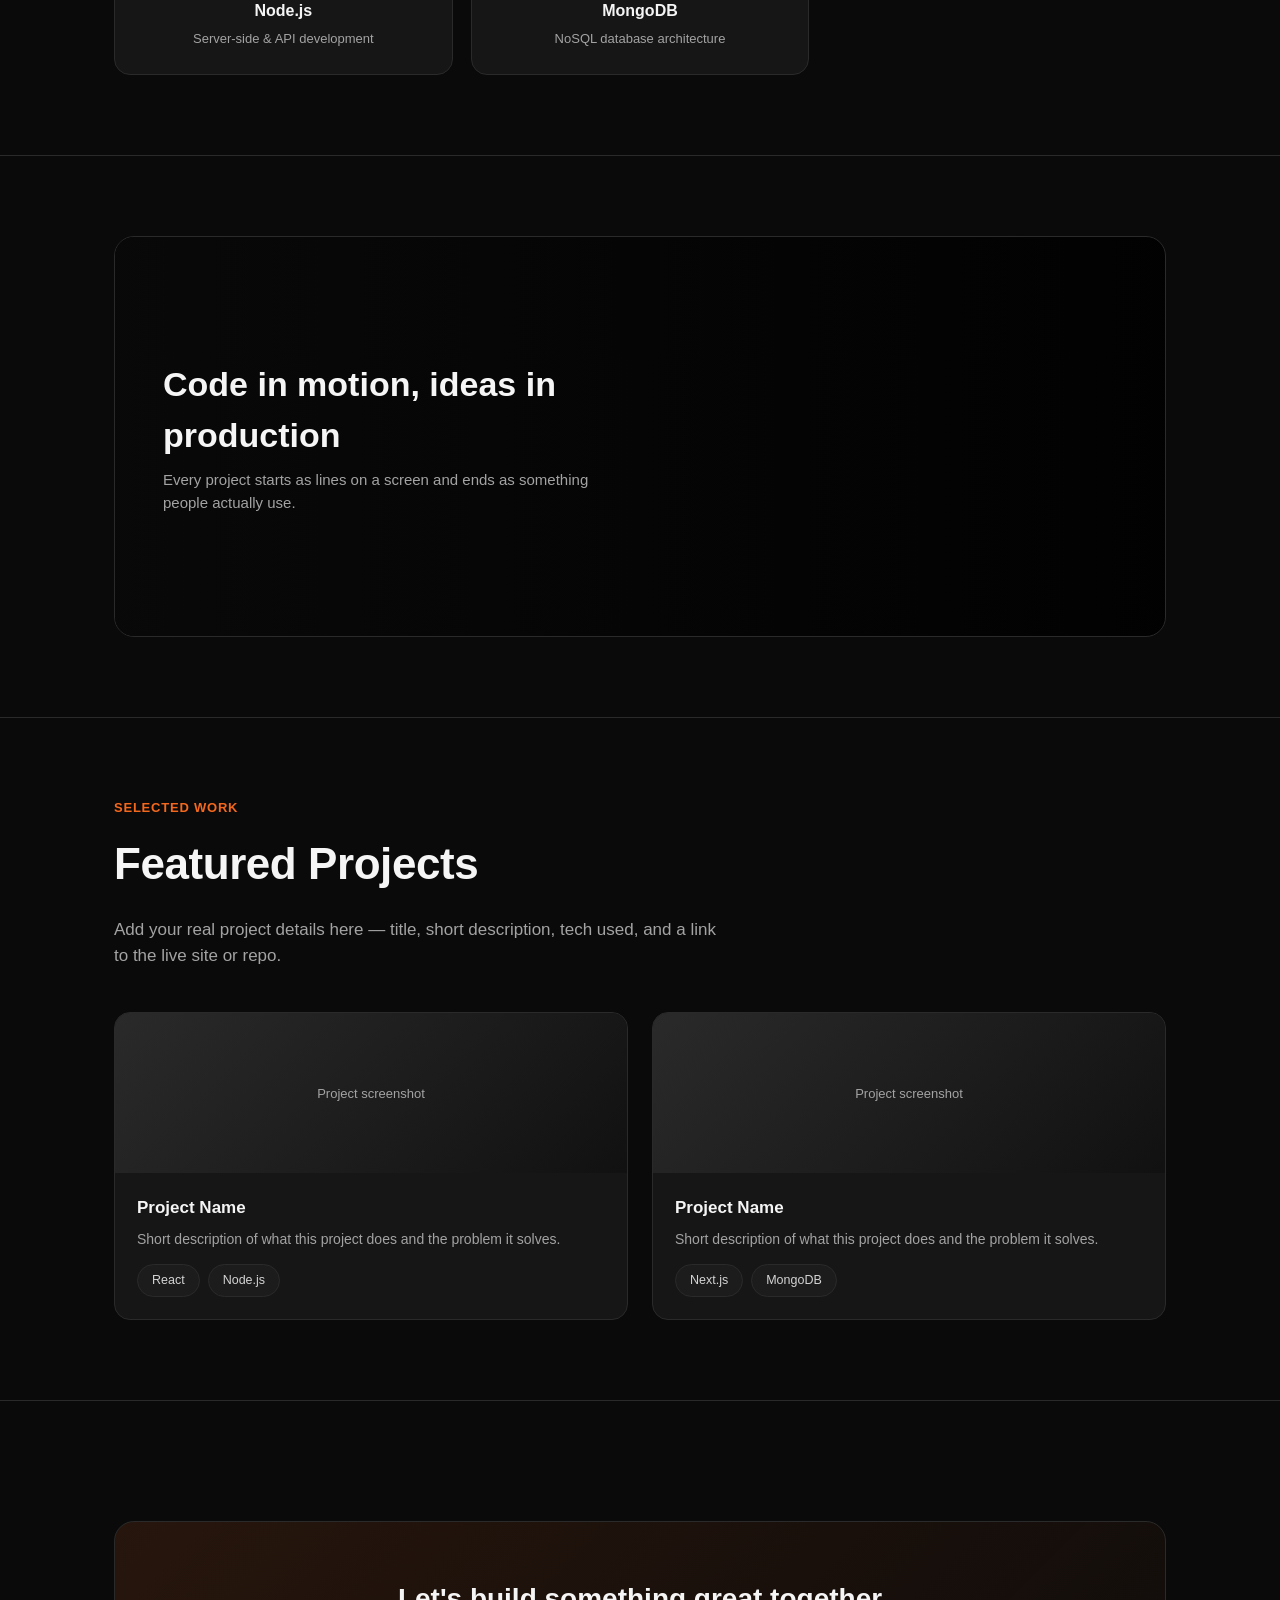
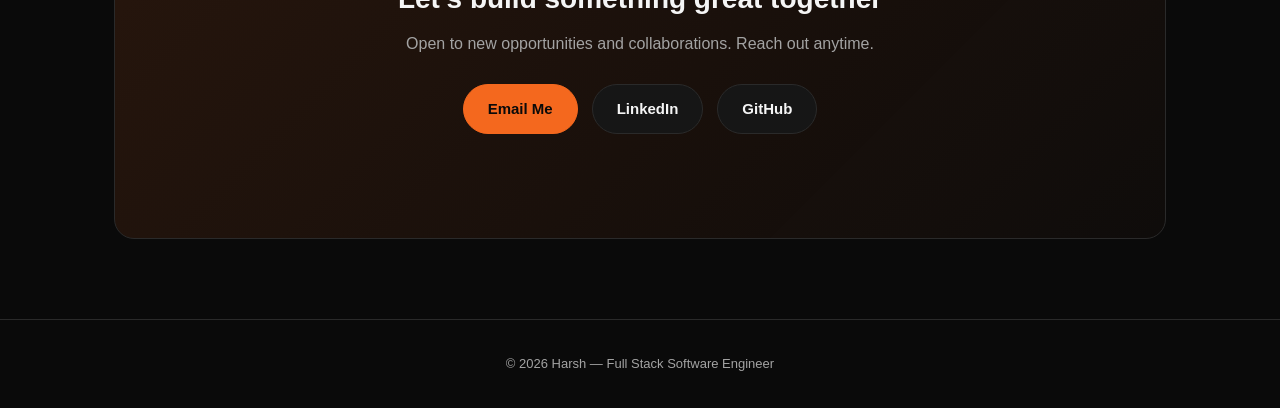
==== commit 5ffe4a41: "Update index.html" ====
--- a/index.html
+++ b/index.html
@@ -459,7 +459,7 @@
       <p>Open to new opportunities and collaborations. Reach out anytime.</p>
       <div class="btn-row" style="justify-content:center;">
         <a href="mailto:you@example.com" class="btn btn-primary">Email Me</a>
-        <a href="#" class="btn btn-ghost">LinkedIn</a>
+        <a href="https://in.linkedin.com/in/harsh-panchal-4a0833284" class="btn btn-ghost">LinkedIn</a>
         <a href="#" class="btn btn-ghost">GitHub</a>
       </div>
     </div>
--- a/chatbot.css
+++ b/chatbot.css
@@ -7,7 +7,7 @@
 width:65px;
 height:65px;
 border-radius:50%;
-background:linear-gradient(135deg,#4f46e5,#2563eb);
+background:linear-gradient(135deg,#ff6a00,#ff8c3a);
 display:flex;
 align-items:center;
 justify-content:center;
@@ -15,7 +15,7 @@
 cursor:pointer;
 color:#000000;
 z-index:99999;
-box-shadow:0 12px 35px rgba(37,99,235,.35);
+box-shadow:0 12px 35px rgba(255,106,0,.4);
 transition:.3s;
 overflow:hidden;
 }
@@ -29,425 +29,298 @@
 width:100%;
 height:100%;
 border-radius:50%;
-background:rgba(79,70,229,.35);
+background:rgba(255,106,0,.35);
 animation:pulse 2s infinite;
 }
 
 @keyframes pulse{
-
 0%{
 transform:scale(1);
 opacity:.8;
 }
-
 100%{
 transform:scale(1.8);
 opacity:0;
 }
-
 }
 
 /* Chat Box */
 
 #ai-chat-box{
-
 position:fixed;
-
 right:25px;
-
 bottom:105px;
-
 width:390px;
-
 height:620px;
-
-background:#ffffff;
-
+max-height:calc(100vh - 130px);
+background:#161210 !important;
+opacity:1 !important;
 border-radius:22px;
-
 overflow:hidden;
-
 display:none;
-
 flex-direction:column;
-
-box-shadow:0 25px 70px rgba(0,0,0,.25);
-
+box-shadow:0 25px 70px rgba(0,0,0,.5);
+border:1px solid rgba(255,106,0,.25);
 z-index:99999;
-
 font-family:Inter,Arial,sans-serif;
-
+color:#f2f2f2;
 }
 
 /* Header */
 
 #ai-header{
-
-display:flex;
-
+flex-shrink:0;
+display:flex;
 justify-content:space-between;
-
-align-items:center;
-
+align-items:center;
 padding:16px 18px;
-
-background:linear-gradient(135deg,#4f46e5,#2563eb);
-
+background:linear-gradient(135deg,#ff6a00,#e05a00);
 color:#fff;
-
 }
 
 .ai-profile{
-
-display:flex;
-
-align-items:center;
-
+display:flex;
+align-items:center;
 gap:12px;
-
 }
 
 .ai-avatar{
-
 width:46px;
-
 height:46px;
-
-border-radius:50%;
-
+border-radius:50%;
 background:#fff;
-
-display:flex;
-
-align-items:center;
-
+display:flex;
+align-items:center;
 justify-content:center;
-
 font-size:22px;
-
 }
 
 .ai-title{
-
 font-size:17px;
-
 font-weight:700;
-
+color:#ffffff;
 }
 
 .ai-status{
-
 font-size:12px;
-
 opacity:.9;
-
+color:#ffffff;
 }
 
 #ai-close{
-
 cursor:pointer;
-
-font-size:20px;
-
+font-size:22px;
+color:#ffffff;
+width:32px;
+height:32px;
+display:flex;
+align-items:center;
+justify-content:center;
+border-radius:50%;
+transition:.2s;
+}
+
+#ai-close:hover{
+background:rgba(255,255,255,.2);
 }
 
 /* Messages */
 
 #ai-messages{
-
 flex:1;
-
 overflow-y:auto;
-
 padding:18px;
-
-background:linear-gradient(180deg,#f8faff,#eef4ff);
-
+background:#0d0704 !important;
+opacity:1 !important;
 scroll-behavior:smooth;
-
+color:#f2f2f2;
 }
 
 .ai-msg,
 .user-msg{
-
 margin-bottom:14px;
-
 max-width:85%;
-
-animation:fade .25s ease;
-
+animation:fade .25s ease forwards;
 }
 
 .ai-msg{
-
-background:#fff;
-
+background:#221c18 !important;
+opacity:1 !important;
+color:#f2f2f2 !important;
 padding:14px;
-
 border-radius:18px 18px 18px 6px;
-
-box-shadow:0 8px 20px rgba(0,0,0,.08);
-
+border:1px solid rgba(255,106,0,.18);
+box-shadow:0 8px 20px rgba(0,0,0,.35);
 }
 
 .user-msg{
-
 margin-left:auto;
-
-background:linear-gradient(135deg,#4f46e5,#2563eb);
-
-color:#fff;
-
+background:linear-gradient(135deg,#ff6a00,#e05a00) !important;
+color:#ffffff !important;
+opacity:1 !important;
 padding:14px;
-
 border-radius:18px 18px 6px 18px;
-
 }
 
 .msg-time{
-
 font-size:11px;
-
 opacity:.7;
-
 margin-top:6px;
-
 text-align:right;
-
 }
 
 /* Welcome */
 
 .welcome h3{
-
 margin-bottom:10px;
-
+color:#ff8c3a;
+}
+
+.welcome, .welcome p, .welcome li{
+color:#f2f2f2 !important;
 }
 
 .welcome ul{
-
 padding-left:18px;
-
 margin:10px 0;
-
 }
 
 /* Quick Buttons */
 
 #quick-actions{
-
-display:flex;
-
+display:flex;
 flex-wrap:wrap;
-
 gap:8px;
-
 margin-top:15px;
-
 }
 
 .quick-btn{
-
 padding:9px 14px;
-
 border-radius:30px;
-
-border:1px solid #dbe4ff;
-
-background:#fff;
-
+border:1px solid rgba(255,106,0,.4);
+background:#221c18 !important;
+color:#f2f2f2 !important;
 cursor:pointer;
-
 font-size:13px;
-
 font-weight:600;
-
 transition:.25s;
-
 }
 
 .quick-btn:hover{
-
-background:#4f46e5;
-
-color:#fff;
-
+background:#ff6a00 !important;
+color:#fff !important;
 }
 
 /* Bottom */
 
 #ai-bottom{
-
-display:flex;
-
+flex-shrink:0;
+display:flex;
 padding:14px;
-
-background:#fff;
-
-border-top:1px solid #eee;
-
+background:#161210 !important;
+border-top:1px solid rgba(255,106,0,.2);
 gap:10px;
-
 }
 
 #ai-input{
-
 flex:1;
-
 padding:13px 16px;
-
 border-radius:30px;
-
-border:1px solid #ddd;
-
+border:1px solid rgba(255,106,0,.3);
 outline:none;
-
 font-size:14px;
-
+background:#221c18 !important;
+color:#f2f2f2 !important;
 transition:.25s;
-
+}
+
+#ai-input::placeholder{
+color:#9a9a9a;
 }
 
 #ai-input:focus{
-
-border-color:#4f46e5;
-
+border-color:#ff6a00;
 }
 
 #sendBtn,
 #micBtn{
-
 width:46px;
-
 height:46px;
-
 border:none;
-
-border-radius:50%;
-
-background:linear-gradient(135deg,#4f46e5,#2563eb);
-
+border-radius:50%;
+background:linear-gradient(135deg,#ff6a00,#e05a00);
 color:#fff;
-
 font-size:18px;
-
 cursor:pointer;
-
 transition:.25s;
-
 }
 
 #sendBtn:hover,
 #micBtn:hover{
-
 transform:scale(1.08);
-
 }
 
 /* Typing */
 
 .typing{
-
-display:flex;
-
+display:flex;
 gap:5px;
-
-align-items:center;
-
+align-items:center;
 padding:4px;
-
 }
 
 .typing span{
-
 width:8px;
-
 height:8px;
-
-border-radius:50%;
-
-background:#4f46e5;
-
+border-radius:50%;
+background:#ff6a00;
 animation:bounce 1s infinite;
-
 }
 
 .typing span:nth-child(2){
-
 animation-delay:.2s;
-
 }
 
 .typing span:nth-child(3){
-
 animation-delay:.4s;
-
 }
 
 @keyframes bounce{
-
 0%,80%,100%{
-
 transform:translateY(0);
-
 opacity:.4;
-
-}
-
+}
 40%{
-
 transform:translateY(-6px);
-
 opacity:1;
-
-}
-
+}
 }
 
 @keyframes fade{
-
 from{
-
 opacity:0;
-
 transform:translateY(10px);
-
-}
-
+}
 to{
-
 opacity:1;
-
 transform:translateY(0);
-
-}
-
+}
 }
 
 /* Mobile */
 
 @media(max-width:768px){
-
 #ai-chat-box{
-
 width:95%;
-
 height:82vh;
-
+max-height:82vh;
 right:10px;
-
 bottom:90px;
-
 border-radius:18px;
-
 }
 
 #ai-chat-btn{
-
 right:15px;
-
 bottom:18px;
-
-}
-
-}
+}
+}
